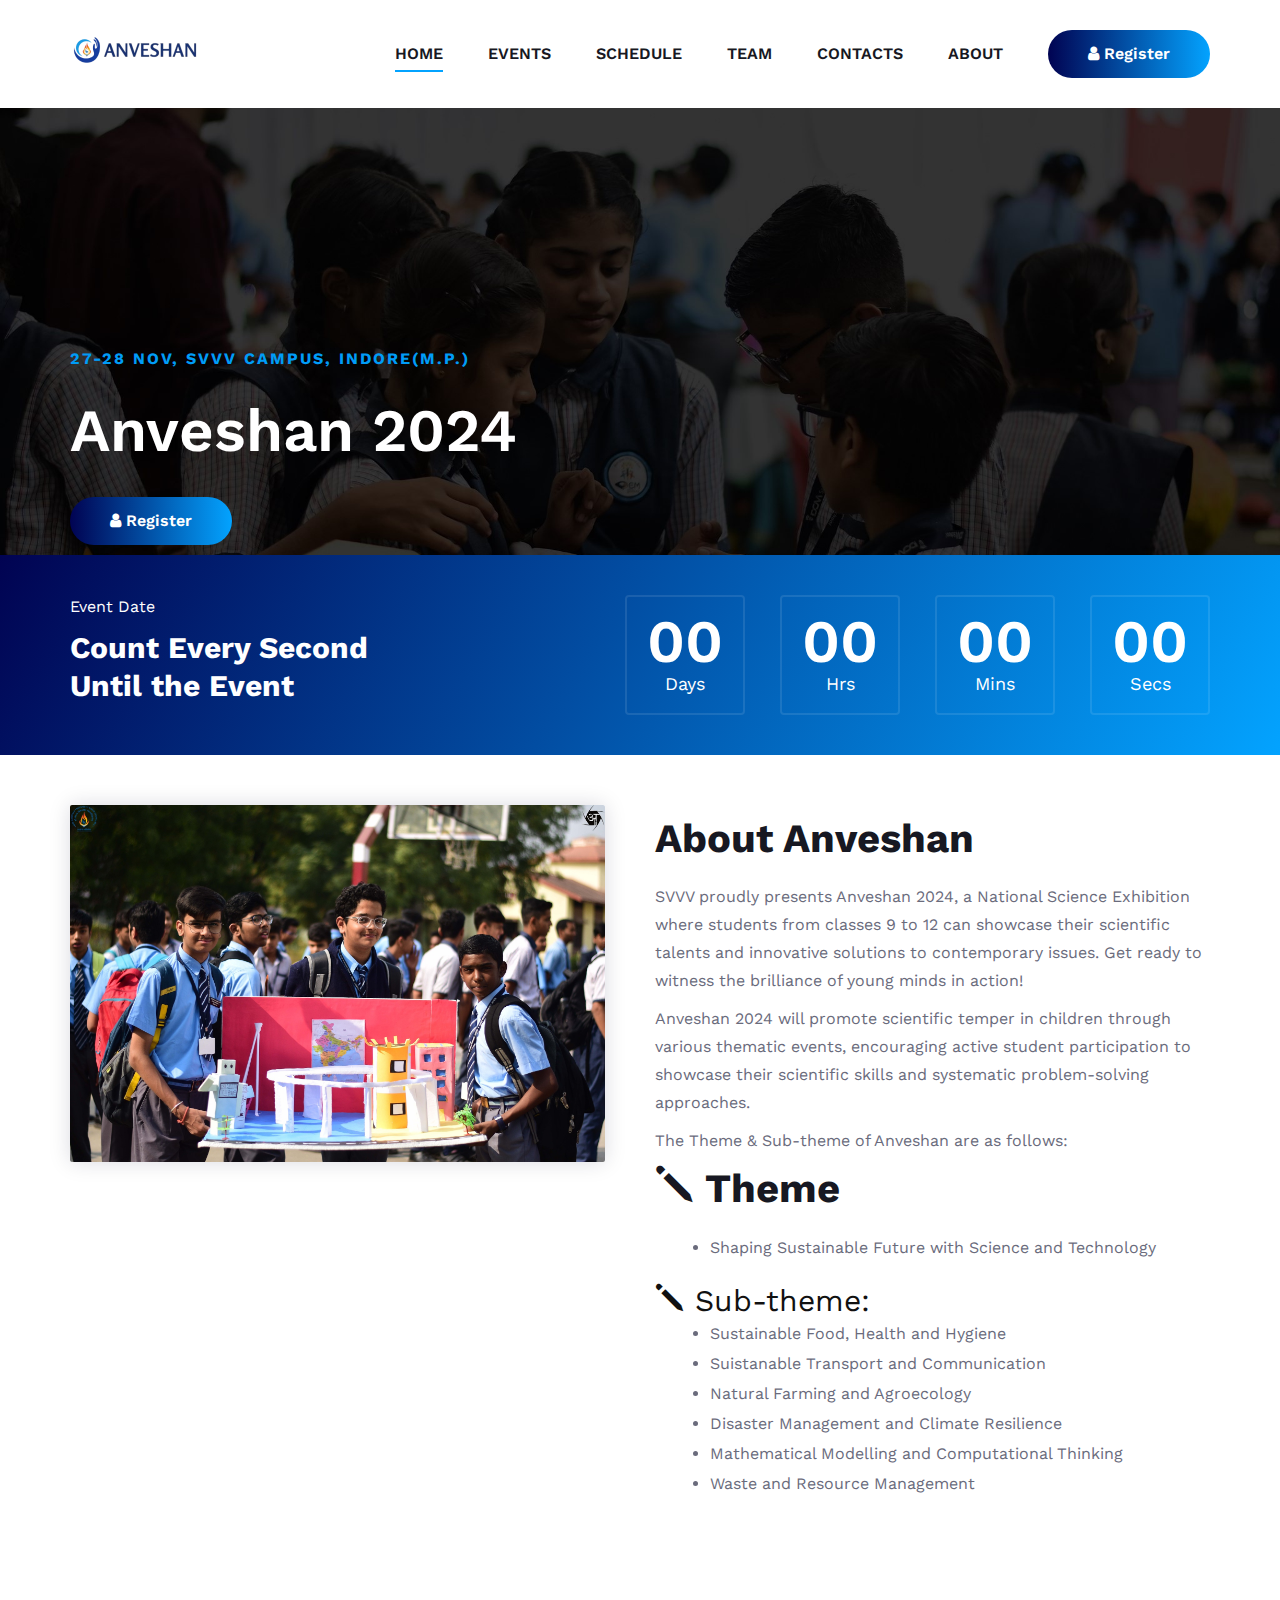
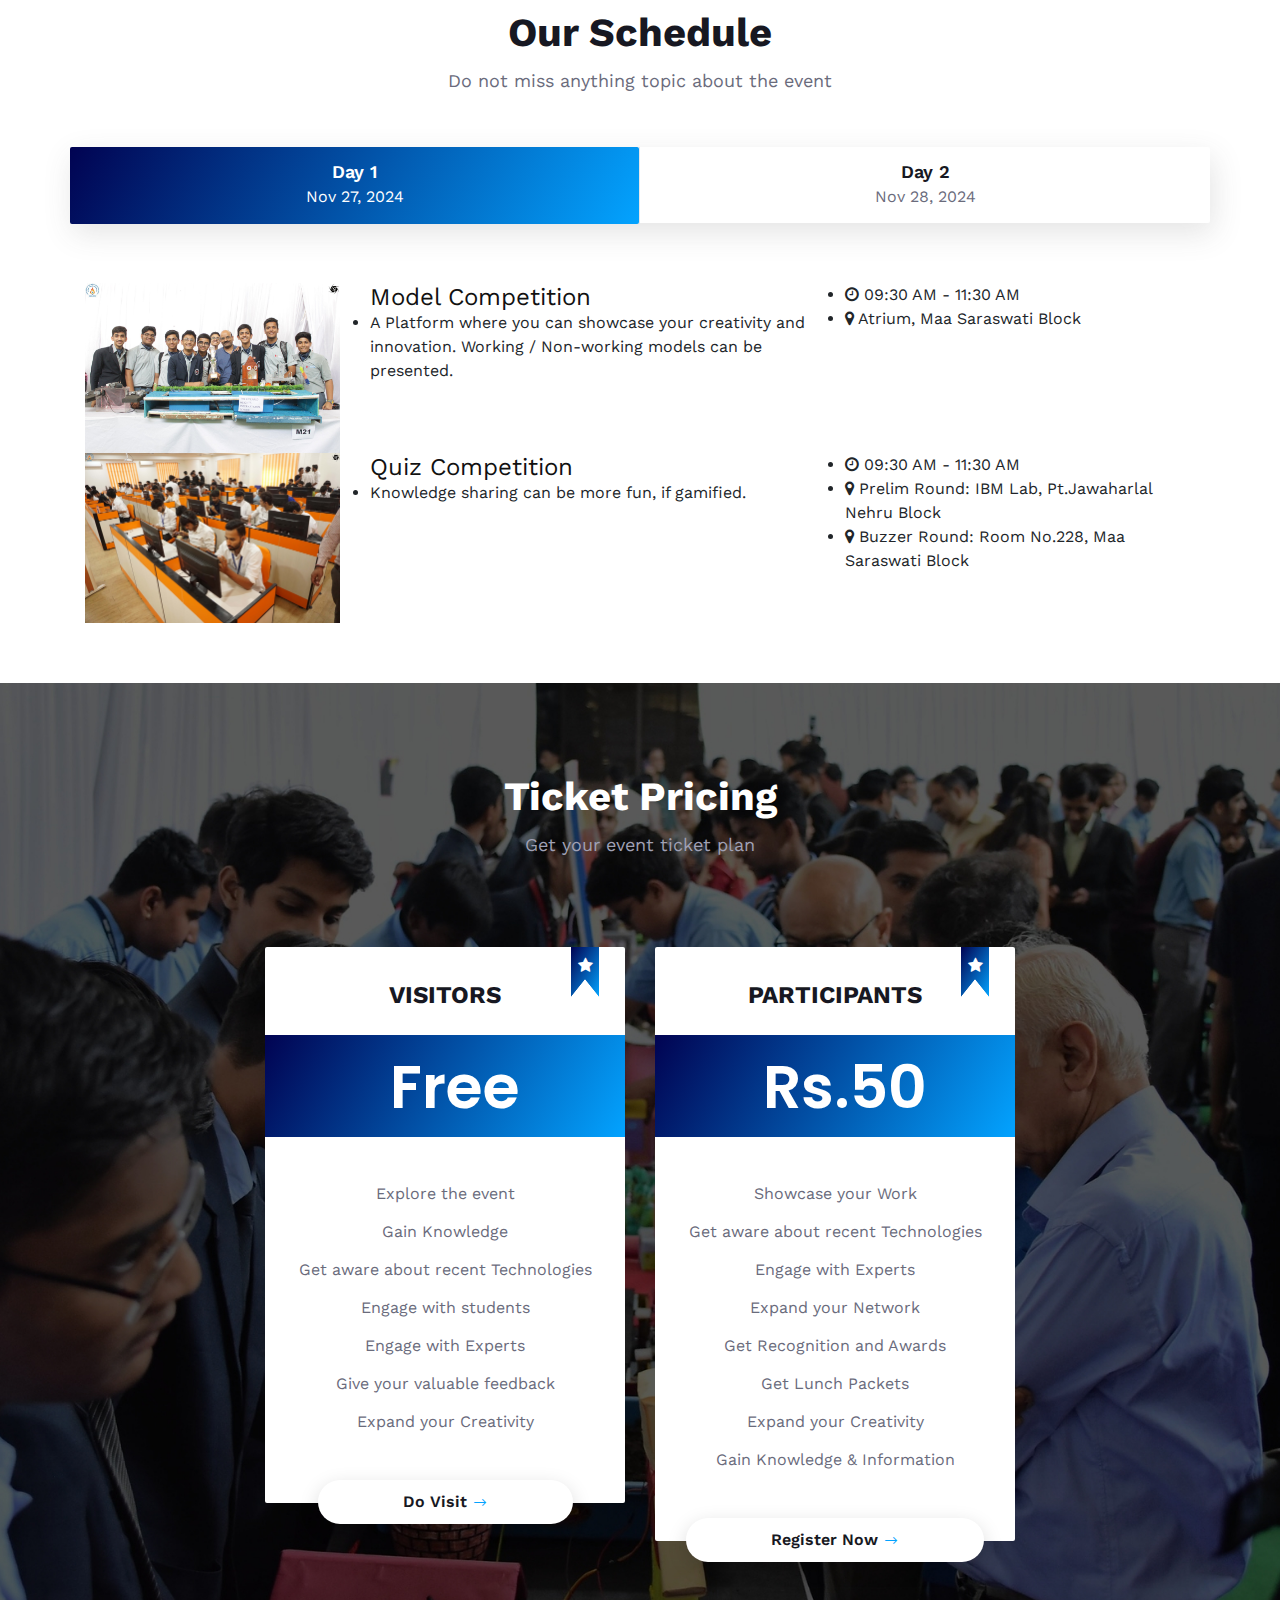
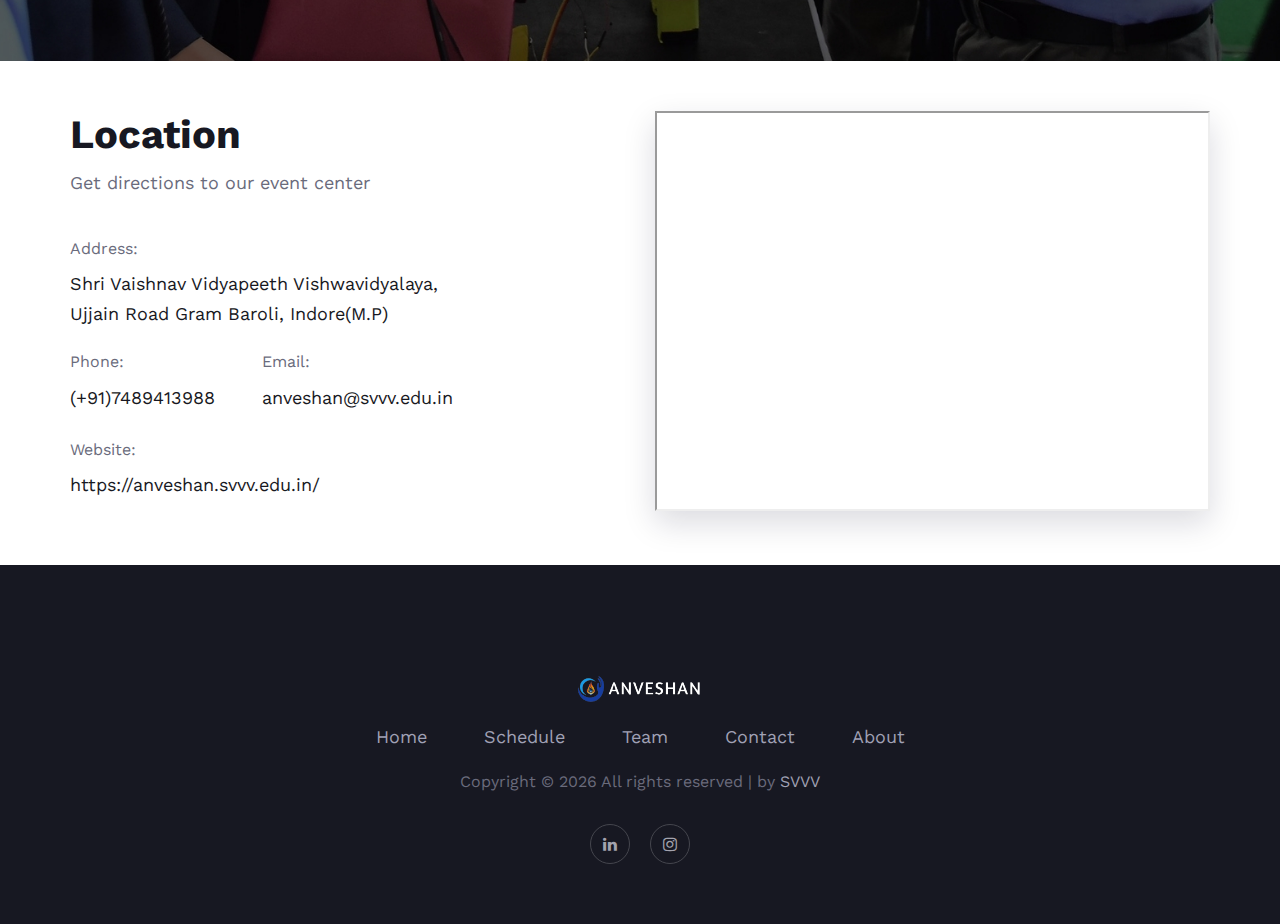
==== index.html @ 4799f532 "commit" ====
<!DOCTYPE html>
<html lang="zxx">

<head>
    <meta charset="UTF-8">
    <meta name="description" content="Anveshan 2024">
    <meta name="keywords" content="Manup, unica, creative, html">
    <meta name="viewport" content="width=device-width, initial-scale=1.0">
    <meta http-equiv="X-UA-Compatible" content="ie=edge">
    <title>Anveshan 2024</title>
    <!-- Google FontK -->
    <link href="https://fonts.googleapis.com/css?family=Work+Sans:400,500,600,700,800,900&display=swap"
        rel="stylesheet">
    <link href="https://fonts.googleapis.com/css?family=Poppins:400,500,600,700&display=swap" rel="stylesheet">


    <!-- Css Styles -->
    <link rel="stylesheet" href="css/bootstrap.min.css" type="text/css">
    <link rel="stylesheet" href="css/font-awesome.min.css" type="text/css">
    <link rel="stylesheet" href="css/elegant-icons.css" type="text/css">
    <link rel="stylesheet" href="css/owl.carousel.min.css" type="text/css">
    <link rel="stylesheet" href="css/magnific-popup.css" type="text/css">
    <link rel="stylesheet" href="css/slicknav.min.css" type="text/css">
    <link rel="stylesheet" href="css/style.css" type="text/css">
</head>

<body>
    <!-- Page Preloder -->
    <div id="preloder">
        <div class="loader"></div>
    </div>

    <!-- Header Section Begin -->
    <header class="header-section">
        <div class="container">
            <div class="logo">
                <a href="./index.html" title="Home">
                    <img src="img/logo.png" alt="">
                </a>
            </div>
            <div class="nav-menu">
                <nav class="mainmenu mobile-menu">
                    <ul>
                        <li class="active"><a href="./index.html">Home</a></li>
                        
                        <li><a href="#">Events</a>
                            <ul class="dropdown">
                                <li><a href="./Model.html">Model Exhibition</a></li>
                                <li><a href="./Quiz.html">Quiz Competition </a></li>
                                <li><a href="./Idea.html">Idea Presentation</a></li>
                                <li><a href="./Poster.html">Poster Competition</a></li>
                                </a></li>
                            </ul>
                        </li>
                        <li><a href="./schedule.html">Schedule</a></li>
                        <li><a href="./team.html">Team</a></li>
                        <li><a href="./contact.html">Contacts</a></li>
                        <li><a href="./about-us.html">About</a></li>
                    </ul>
                </nav>
                <a href="https://forms.gle/XYbyy2gJ7svrUrSN7"
                    class="primary-btn top-btn"><i class="fa fa-user"></i> Register</a>
            </div>
            <div id="mobile-menu-wrap"></div>
        </div>
    </header>
    <!-- Header End -->

    <!-- Hero Section Begin -->
    <section class="hero-section set-bg" data-setbg="img/anveshan2.jpg">
            <div class="container">
            <div class="row">
                <div class="col-lg-7">
                    <div class="hero-text">
                        <span>27-28 Nov, SVVV Campus, Indore(M.P.)</span>
                        <h2>Anveshan 2024</h2>
                        <a href="https://forms.gle/XYbyy2gJ7svrUrSN7"
                            class="primary-btn"><i class="fa fa-user"></i> Register</a>

                    </div>
                </div>
            </div>
            </div>   
    </section>
    <!-- Hero Section End -->

    <!-- Counter Section Begin -->
    <section class="counter-section bg-gradient">
        <div class="container">
            <div class="row">
                <div class="col-lg-4">
                    <div class="counter-text">
                        <span>Event Date</span>
                        <h3>Count Every Second <br />Until the Event</h3>
                    </div>
                </div>
                <div class="col-lg-8">
                    <div class="cd-timer" id="countdown">
                        <div class="cd-item">
                            <span>15</span>
                            <p>Days</p>
                        </div>
                        <div class="cd-item">
                            <span>8</span>
                            <p>Hours</p>
                        </div>
                        <div class="cd-item">
                            <span>55</span>
                            <p>Minutes</p>
                        </div>
                        <div class="cd-item">
                            <span>50</span>
                            <p>Seconds</p>
                        </div>
                    </div>
                </div>
            </div>
        </div>
    </section>
    <!-- Counter Section End -->

    <!-- Home About Section Begin -->
    <section class="home-about-section spad">
        <div class="container">
            <div class="row">
                <div class="col-lg-6">
                    <div class="ha-pic">
                        <img src="img/anveshan.jpg" alt="">
                    </div>
                </div>
                <div class="col-lg-6">
                    <div class="ha-text">
                        <h2>About Anveshan</h2>
                        <p>SVVV proudly presents Anveshan 2024, a National Science Exhibition where students from classes 9 to 12 can showcase their scientific talents and innovative solutions to contemporary issues. Get ready to witness the brilliance of young minds in action!</p>
                        <p>Anveshan 2024 will promote scientific temper in children through various thematic events, encouraging active student participation to showcase their scientific skills and systematic problem-solving approaches.</p>
                        <p>The Theme & Sub-theme of Anveshan are as follows:</p>
                        <h2><span class="icon_pencil"></span> Theme </h2>
                        <p class="f-para"></p>
                        <ul>
                            <li>Shaping Sustainable Future with Science and Technology</li>
                        </ul>
                        <h3><span class="icon_pencil"></span> Sub-theme: </h3>
                        <ul>
                            <li> Sustainable Food, Health and Hygiene</li>
                            <li> Suistanable Transport and Communication</li>
                            <li> Natural Farming and Agroecology</li>
                            <li> Disaster Management and Climate Resilience</li>
                            <li>Mathematical Modelling and Computational Thinking</li>
                            <li>Waste and Resource Management</li>
                        </ul>
                    </div>
                </div>
            </div>
        </div>
    </section>
  
    <section class="schedule-section spad">
        <div class="container">
            <div class="row">
                <div class="col-lg-12">
                    <div class="section-title">
                        <h2>Our Schedule</h2>

                        <p>Do not miss anything topic about the event</p>
                    </div>
                </div>
            </div>
            <div class="row">
                <div class="col-lg-12">
                    <div class="schedule-tab">

                        <ul class="nav nav-tabs" role="tablist" aria-label="Event Schedule Tabs">

                            <li class="nav-item" role="presentation">
                                <a class="nav-link active" data-toggle="tab" href="#tabs-1" role="tab" aria-selected="true">
                                    <h5>Day 1</h5>
                                    <p>Nov 27, 2024</p>
                                </a>
                            </li>
                            <li class="nav-item" role="presentation">
                                <a class="nav-link" data-toggle="tab" href="#tabs-2" role="tab" aria-selected="false">
                                    <h5>Day 2</h5>
                                    <p>Nov 28, 2024</p>
                                </a>
                            </li>

                        </ul><!-- Tab panes -->
                    </div>
                    <div class="tab-content">
                        <div class="tab-pane active" id="tabs-1" role="tabpanel">
                            <div class="st-content">
                                <div class="container">
                                    <div class="row">
                                        <div class="col-lg-3">
                                            <div class="sc-pic">
                                                <img src="img/anve3.jpg" class="img-padding-bottom" alt="">
                                            </div>
                                        </div>
                                        <div class="col-lg-5">
                                            <div class="sc-text">
                                                <h4>Model Competition</h4>
                                                <ul>
                                                    <li>A Platform where you can showcase your creativity and
                                                        innovation.
                                                        Working / Non-working models can be presented.
                                                    </li>
                                                </ul>
                                            </div>
                                        </div>
                                        <div class="col-lg-4">
                                            <ul class="sc-widget">
                                                <li><i class="fa fa-clock-o"></i> 09:30 AM - 11:30 AM</li>
                                                <li><i class="fa fa-map-marker"></i> Atrium, Maa Saraswati Block
                                                </li>
                                            </ul>
                                        </div>
                                    </div>
                                </div>
                            </div>
                            <div class="st-content">
                                <div class="container">
                                    <div class="row">
                                        <div class="col-lg-3">
                                            <div class="sc-pic">
                                                <img src="img/anve2.jpg" class="img-padding-top" alt="">
                                            </div>
                                        </div>
                                        <div class="col-lg-5">
                                            <div class="sc-text">
                                                <h4>Quiz Competition</h4>
                                                <ul>
                                                    <li>Knowledge sharing can be more fun, if gamified.
                                                    </li>
                                                </ul>
                                            </div>
                                        </div>
                                        <div class="col-lg-4">
                                            <ul class="sc-widget">
                                                <li><i class="fa fa-clock-o"></i> 09:30 AM - 11:30 AM</li>
                                                <li><i class="fa fa-map-marker"></i> Prelim Round: IBM Lab, Pt.Jawaharlal Nehru Block
                                                </li>
                                                <li><i class="fa fa-map-marker"></i> Buzzer Round: Room No.228, Maa Saraswati Block
                                                </li>
                                            </ul>
                                        </div>
                                    </div>
                                </div>
                            </div>
                        </div>
                        <div class="tab-pane" id="tabs-2" role="tabpanel">
                            <div class="st-content">
                                <div class="container">
                                    <div class="row">
                                        <div class="col-lg-3">
                                            <div class="sc-pic">
                                                <img src="img/anve5.jpg" class="img-padding-bottom" alt="">
                                            </div>
                                        </div>
                                        <div class="col-lg-5">
                                            <div class="sc-text">
                                                <h4>Idea Presentation</h4>
                                                <ul>
                                                    <li>Great ideas emerge into great reality.</li>

                                                </ul>
                                            </div>
                                        </div>
                                        <div class="col-lg-4">
                                            <ul class="sc-widget">
                                                <li><i class="fa fa-clock-o"></i> 09:30 AM - 11:30 AM</li>
                                                <li><i class="fa fa-map-marker"></i> Bosch Lab and Room no. 307, J C Bose(Electrical) Block
                                                </li>
                                            </ul>
                                        </div>
                                    </div>
                                </div>
                            </div>
                            <div class="st-content">
                                <div class="container">
                                    <div class="row">
                                        <div class="col-lg-3">
                                            <div class="sc-pic">
                                                <img src="img/anve6.jpg" class="img-padding-top" alt="">
                                            </div>
                                        </div>
                                        <div class="col-lg-5">
                                            <div class="sc-text">
                                                <h4>Poster Competition</h4>
                                                <ul>
                                                    <li>Chart, graph and text are at their best, when club together.
                                                    </li>
                                                </ul>
                                            </div>
                                        </div>
                                        <div class="col-lg-4">
                                            <ul class="sc-widget">
                                                <li><i class="fa fa-clock-o"></i> 09:30 AM - 11:30 AM</li>
                                                <li><i class="fa fa-map-marker"></i> Lobby, APJ Abdul Kalam Block
                                                </li>
                                            </ul>
                                        </div>
                                    </div>
                                </div>
                            </div>
                        </div>
                    </div>
                </div>
            </div>
        </div>
        </div>
    </section>
    
    <section class="pricing-section set-bg spad" data-setbg="img/pricing-bg.jpg">
        <div class="container">
            <div class="row">
                <div class="col-lg-12">
                    <div class="section-title">
                        <h2>Ticket Pricing</h2>
                        <p>Get your event ticket plan</p>
                    </div>
                </div>
            </div>
            <div class="row justify-content-center">

                <div class="col-lg-4 col-md-8">
                    <div class="price-item top-rated">
                        <div class="tr-tag">
                            <i class="fa fa-star"></i>
                        </div>
                        <h4>Visitors</h4>
                        <div class="pi-price">
                            <h2><span></span>Free</h2>
                        </div>
                        <ul>
                            <li>Explore the event</li>
                            <li>Gain Knowledge</li>
                            <li>Get aware about recent Technologies</li>
                            <li>Engage with students</li>
                            <li>Engage with Experts</li>
                            <li>Give your valuable feedback</li>
                            <li>Expand your Creativity</li>
                        </ul>
                        <a href="./contact.html" class="price-btn"> Do Visit <span class="arrow_right"></span></a>
                    </div>
                </div>
                <div class="col-lg-4 col-md-8">
                    <div class="price-item top-rated">
                        <div class="tr-tag">
                            <i class="fa fa-star"></i>
                        </div>
                        <h4>Participants</h4>
                        <div class="pi-price">
                            <h2><span></span>Rs.50</h2>
                        </div>
                        <ul>
                            <li>Showcase your Work</li>
                            <li>Get aware about recent Technologies</li>
                            <li>Engage with Experts</li>
                            <li>Expand your Network</li>
                            <li>Get Recognition and Awards</li>
                            <li>Get Lunch Packets</li>
                            <li>Expand your Creativity</li>
                            <li>Gain Knowledge & Information</li>
                        </ul>
                        <a href="https://forms.gle/XYbyy2gJ7svrUrSN7" class="price-btn"> Register Now <span class="arrow_right"></span></a>

                    </div>
                </div>
            </div>
        </div>
    </section>
    
    <section class="contact-section spad">
        <div class="container">
            <div class="row">
                <div class="col-lg-6">
                    <div class="section-title">
                        <h2>Location</h2>
                        <p>Get directions to our event center</p>
                    </div>
                    <div class="cs-text">
                        <div class="ct-address">
                            <span>Address:</span>
                            <p>Shri Vaishnav Vidyapeeth Vishwavidyalaya,</br> Ujjain Road Gram Baroli, Indore(M.P)</p>
                        </div>
                        <ul>
                            <li>
                                <span>Phone:</span>
                                (+91)7489413988
                            </li>
                            <li>
                                <span>Email:</span>
                                anveshan@svvv.edu.in
                            </li>
                        </ul>
                        <div class="ct-links">
                            <span>Website:</span>
                            <p>https://anveshan.svvv.edu.in/</p>
                        </div>
                    </div>
                </div>
                <div class="col-lg-6">
                    <div class="cs-map">
                        <iframe
                            src="https://www.google.com/maps/embed?pb=!1m18!1m12!1m3!1d7636.289560517481!2d75.84701242469451!3d22.82311633449607!2m3!1f0!2f0!3f0!3m2!1i1024!2i768!4f13.1!3m3!1m2!1s0x3963039c587a8091%3A0x206d00d7a5e4afb3!2sShri%20Vaishnav%20Vidyapeeth%20Vishwavidyalaya!5e0!3m2!1sen!2sin!4v1699384032495!5m2!1sen!2sin"
                            height="400" class="iframe-style" title="Shri Vaishnav Vidyapeeth Vishwavidyalaya Location" allowfullscreen=""></iframe>
                    </div>
                </div>
            </div>
        </div>
    </section>
    
    <footer class="footer-section">
        <div class="container">
            <div class="row">
                <div class="col-lg-12">
                    <div class="footer-text">
                        <div class="ft-logo">
                            <a href="#" class="footer-logo" title="Footer Logo"><img src="img/footer-logo.png" alt=""></a>
                        </div>
                        <ul>
                            <li><a href="index.html">Home</a></li>
                            <li><a href="./schedule.html">Schedule</a></li>
                            <li><a href="./team.html">Team</a></li>
                            <li><a href="./contact.html">Contact</a></li>
                            <li><a href="./about-us.html">About</a></li>
                            
                        </ul>
                        <div class="copyright-text">
                            <p>
                                Copyright &copy;
                                <script>document.write(new Date().getFullYear());</script> All rights reserved | by <a
                                    href="https://www.svvv.edu.in/" target="_blank" rel="noopener">SVVV</a>
                            </p>
                        </div>
                        <div class="ft-social">
                            <a href="https://www.linkedin.com/in/anveshan-svvv/" title="LinkedIn Profile"><i class="fa fa-linkedin"></i></a>
                            <a href="https://instagram.com/anveshan_svvv?igshid=MXBxNm1uYnFxcXJ4eg==" title="Instagram Profile"><i
                                    class="fa fa-instagram"></i></a>
                            
                        </div>
                    </div>
                </div>
            </div>
        </div>
    </footer>
    <!-- Footer Section End -->

    <!-- Js Plugins -->
    <script src="js/jquery-3.3.1.min.js"></script>
    <script src="js/bootstrap.min.js"></script>
    <script src="js/jquery.magnific-popup.min.js"></script>
    <script src="js/jquery.countdown.min.js"></script>
    <script src="js/jquery.slicknav.js"></script>
    <script src="js/owl.carousel.min.js"></script>
    <script src="js/main.js"></script>
</body>

</html>
---- css/elegant-icons.css ----
@font-face {
	font-family: 'ElegantIcons';
	src:url('../fonts/ElegantIcons.eot');
	src:url('../fonts/ElegantIcons.eot?#iefix') format('embedded-opentype'),
		url('../fonts/ElegantIcons.woff') format('woff'),
		url('../fonts/ElegantIcons.ttf') format('truetype'),
		url('../fonts/ElegantIcons.svg#ElegantIcons') format('svg');
	font-weight: normal;
	font-style: normal;
}

[data-icon]:before {
	font-family: 'ElegantIcons';
	content: attr(data-icon);
	font-weight: normal;
	font-variant: normal;
	text-transform: none;
	line-height: 1;
	-webkit-font-smoothing: antialiased;
	-moz-osx-font-smoothing: grayscale;
}

.arrow_up, .arrow_down, .arrow_left, .arrow_right, .arrow_left-up, .arrow_right-up, .arrow_right-down, .arrow_left-down, .arrow-up-down, .arrow_up-down_alt, .arrow_left-right_alt, .arrow_left-right, .arrow_expand_alt2, .arrow_expand_alt, .arrow_condense, .arrow_expand, .arrow_move, .arrow_carrot-up, .arrow_carrot-down, .arrow_carrot-left, .arrow_carrot-right, .arrow_carrot-2up, .arrow_carrot-2down, .arrow_carrot-2left, .arrow_carrot-2right, .arrow_carrot-up_alt2, .arrow_carrot-down_alt2, .arrow_carrot-left_alt2, .arrow_carrot-right_alt2, .arrow_carrot-2up_alt2, .arrow_carrot-2down_alt2, .arrow_carrot-2left_alt2, .arrow_carrot-2right_alt2, .arrow_triangle-up, .arrow_triangle-down, .arrow_triangle-left, .arrow_triangle-right, .arrow_triangle-up_alt2, .arrow_triangle-down_alt2, .arrow_triangle-left_alt2, .arrow_triangle-right_alt2, .arrow_back, .icon_minus-06, .icon_plus, .icon_close, .icon_check, .icon_minus_alt2, .icon_plus_alt2, .icon_close_alt2, .icon_check_alt2, .icon_zoom-out_alt, .icon_zoom-in_alt, .icon_search, .icon_box-empty, .icon_box-selected, .icon_minus-box, .icon_plus-box, .icon_box-checked, .icon_circle-empty, .icon_circle-slelected, .icon_stop_alt2, .icon_stop, .icon_pause_alt2, .icon_pause, .icon_menu, .icon_menu-square_alt2, .icon_menu-circle_alt2, .icon_ul, .icon_ol, .icon_adjust-horiz, .icon_adjust-vert, .icon_document_alt, .icon_documents_alt, .icon_pencil, .icon_pencil-edit_alt, .icon_pencil-edit, .icon_folder-alt, .icon_folder-open_alt, .icon_folder-add_alt, .icon_info_alt, .icon_error-oct_alt, .icon_error-circle_alt, .icon_error-triangle_alt, .icon_question_alt2, .icon_question, .icon_comment_alt, .icon_chat_alt, .icon_vol-mute_alt, .icon_volume-low_alt, .icon_volume-high_alt, .icon_quotations, .icon_quotations_alt2, .icon_clock_alt, .icon_lock_alt, .icon_lock-open_alt, .icon_key_alt, .icon_cloud_alt, .icon_cloud-upload_alt, .icon_cloud-download_alt, .icon_image, .icon_images, .icon_lightbulb_alt, .icon_gift_alt, .icon_house_alt, .icon_genius, .icon_mobile, .icon_tablet, .icon_laptop, .icon_desktop, .icon_camera_alt, .icon_mail_alt, .icon_cone_alt, .icon_ribbon_alt, .icon_bag_alt, .icon_creditcard, .icon_cart_alt, .icon_paperclip, .icon_tag_alt, .icon_tags_alt, .icon_trash_alt, .icon_cursor_alt, .icon_mic_alt, .icon_compass_alt, .icon_pin_alt, .icon_pushpin_alt, .icon_map_alt, .icon_drawer_alt, .icon_toolbox_alt, .icon_book_alt, .icon_calendar, .icon_film, .icon_table, .icon_contacts_alt, .icon_headphones, .icon_lifesaver, .icon_piechart, .icon_refresh, .icon_link_alt, .icon_link, .icon_loading, .icon_blocked, .icon_archive_alt, .icon_heart_alt, .icon_star_alt, .icon_star-half_alt, .icon_star, .icon_star-half, .icon_tools, .icon_tool, .icon_cog, .icon_cogs, .arrow_up_alt, .arrow_down_alt, .arrow_left_alt, .arrow_right_alt, .arrow_left-up_alt, .arrow_right-up_alt, .arrow_right-down_alt, .arrow_left-down_alt, .arrow_condense_alt, .arrow_expand_alt3, .arrow_carrot_up_alt, .arrow_carrot-down_alt, .arrow_carrot-left_alt, .arrow_carrot-right_alt, .arrow_carrot-2up_alt, .arrow_carrot-2dwnn_alt, .arrow_carrot-2left_alt, .arrow_carrot-2right_alt, .arrow_triangle-up_alt, .arrow_triangle-down_alt, .arrow_triangle-left_alt, .arrow_triangle-right_alt, .icon_minus_alt, .icon_plus_alt, .icon_close_alt, .icon_check_alt, .icon_zoom-out, .icon_zoom-in, .icon_stop_alt, .icon_menu-square_alt, .icon_menu-circle_alt, .icon_document, .icon_documents, .icon_pencil_alt, .icon_folder, .icon_folder-open, .icon_folder-add, .icon_folder_upload, .icon_folder_download, .icon_info, .icon_error-circle, .icon_error-oct, .icon_error-triangle, .icon_question_alt, .icon_comment, .icon_chat, .icon_vol-mute, .icon_volume-low, .icon_volume-high, .icon_quotations_alt, .icon_clock, .icon_lock, .icon_lock-open, .icon_key, .icon_cloud, .icon_cloud-upload, .icon_cloud-download, .icon_lightbulb, .icon_gift, .icon_house, .icon_camera, .icon_mail, .icon_cone, .icon_ribbon, .icon_bag, .icon_cart, .icon_tag, .icon_tags, .icon_trash, .icon_cursor, .icon_mic, .icon_compass, .icon_pin, .icon_pushpin, .icon_map, .icon_drawer, .icon_toolbox, .icon_book, .icon_contacts, .icon_archive, .icon_heart, .icon_profile, .icon_group, .icon_grid-2x2, .icon_grid-3x3, .icon_music, .icon_pause_alt, .icon_phone, .icon_upload, .icon_download, .social_facebook, .social_twitter, .social_pinterest, .social_googleplus, .social_tumblr, .social_tumbleupon, .social_wordpress, .social_instagram, .social_dribbble, .social_vimeo, .social_linkedin, .social_rss, .social_deviantart, .social_share, .social_myspace, .social_skype, .social_youtube, .social_picassa, .social_googledrive, .social_flickr, .social_blogger, .social_spotify, .social_delicious, .social_facebook_circle, .social_twitter_circle, .social_pinterest_circle, .social_googleplus_circle, .social_tumblr_circle, .social_stumbleupon_circle, .social_wordpress_circle, .social_instagram_circle, .social_dribbble_circle, .social_vimeo_circle, .social_linkedin_circle, .social_rss_circle, .social_deviantart_circle, .social_share_circle, .social_myspace_circle, .social_skype_circle, .social_youtube_circle, .social_picassa_circle, .social_googledrive_alt2, .social_flickr_circle, .social_blogger_circle, .social_spotify_circle, .social_delicious_circle, .social_facebook_square, .social_twitter_square, .social_pinterest_square, .social_googleplus_square, .social_tumblr_square, .social_stumbleupon_square, .social_wordpress_square, .social_instagram_square, .social_dribbble_square, .social_vimeo_square, .social_linkedin_square, .social_rss_square, .social_deviantart_square, .social_share_square, .social_myspace_square, .social_skype_square, .social_youtube_square, .social_picassa_square, .social_googledrive_square, .social_flickr_square, .social_blogger_square, .social_spotify_square, .social_delicious_square, .icon_printer, .icon_calulator, .icon_building, .icon_floppy, .icon_drive, .icon_search-2, .icon_id, .icon_id-2, .icon_puzzle, .icon_like, .icon_dislike, .icon_mug, .icon_currency, .icon_wallet, .icon_pens, .icon_easel, .icon_flowchart, .icon_datareport, .icon_briefcase, .icon_shield, .icon_percent, .icon_globe, .icon_globe-2, .icon_target, .icon_hourglass, .icon_balance, .icon_rook, .icon_printer-alt, .icon_calculator_alt, .icon_building_alt, .icon_floppy_alt, .icon_drive_alt, .icon_search_alt, .icon_id_alt, .icon_id-2_alt, .icon_puzzle_alt, .icon_like_alt, .icon_dislike_alt, .icon_mug_alt, .icon_currency_alt, .icon_wallet_alt, .icon_pens_alt, .icon_easel_alt, .icon_flowchart_alt, .icon_datareport_alt, .icon_briefcase_alt, .icon_shield_alt, .icon_percent_alt, .icon_globe_alt, .icon_clipboard {
	font-family: 'ElegantIcons';
	font-style: normal;
	font-weight: normal;
	font-variant: normal;
	text-transform: none;
	line-height: 1;
	-webkit-font-smoothing: antialiased;
}
.arrow_up:before {
	content: "\21";
}
.arrow_down:before {
	content: "\22";
}
.arrow_left:before {
	content: "\23";
}
.arrow_right:before {
	content: "\24";
}
.arrow_left-up:before {
	content: "\25";
}
.arrow_right-up:before {
	content: "\26";
}
.arrow_right-down:before {
	content: "\27";
}
.arrow_left-down:before {
	content: "\28";
}
.arrow-up-down:before {
	content: "\29";
}
.arrow_up-down_alt:before {
	content: "\2a";
}
.arrow_left-right_alt:before {
	content: "\2b";
}
.arrow_left-right:before {
	content: "\2c";
}
.arrow_expand_alt2:before {
	content: "\2d";
}
.arrow_expand_alt:before {
	content: "\2e";
}
.arrow_condense:before {
	content: "\2f";
}
.arrow_expand:before {
	content: "\30";
}
.arrow_move:before {
	content: "\31";
}
.arrow_carrot-up:before {
	content: "\32";
}
.arrow_carrot-down:before {
	content: "\33";
}
.arrow_carrot-left:before {
	content: "\34";
}
.arrow_carrot-right:before {
	content: "\35";
}
.arrow_carrot-2up:before {
	content: "\36";
}
.arrow_carrot-2down:before {
	content: "\37";
}
.arrow_carrot-2left:before {
	content: "\38";
}
.arrow_carrot-2right:before {
	content: "\39";
}
.arrow_carrot-up_alt2:before {
	content: "\3a";
}
.arrow_carrot-down_alt2:before {
	content: "\3b";
}
.arrow_carrot-left_alt2:before {
	content: "\3c";
}
.arrow_carrot-right_alt2:before {
	content: "\3d";
}
.arrow_carrot-2up_alt2:before {
	content: "\3e";
}
.arrow_carrot-2down_alt2:before {
	content: "\3f";
}
.arrow_carrot-2left_alt2:before {
	content: "\40";
}
.arrow_carrot-2right_alt2:before {
	content: "\41";
}
.arrow_triangle-up:before {
	content: "\42";
}
.arrow_triangle-down:before {
	content: "\43";
}
.arrow_triangle-left:before {
	content: "\44";
}
.arrow_triangle-right:before {
	content: "\45";
}
.arrow_triangle-up_alt2:before {
	content: "\46";
}
.arrow_triangle-down_alt2:before {
	content: "\47";
}
.arrow_triangle-left_alt2:before {
	content: "\48";
}
.arrow_triangle-right_alt2:before {
	content: "\49";
}
.arrow_back:before {
	content: "\4a";
}
.icon_minus-06:before {
	content: "\4b";
}
.icon_plus:before {
	content: "\4c";
}
.icon_close:before {
	content: "\4d";
}
.icon_check:before {
	content: "\4e";
}
.icon_minus_alt2:before {
	content: "\4f";
}
.icon_plus_alt2:before {
	content: "\50";
}
.icon_close_alt2:before {
	content: "\51";
}
.icon_check_alt2:before {
	content: "\52";
}
.icon_zoom-out_alt:before {
	content: "\53";
}
.icon_zoom-in_alt:before {
	content: "\54";
}
.icon_search:before {
	content: "\55";
}
.icon_box-empty:before {
	content: "\56";
}
.icon_box-selected:before {
	content: "\57";
}
.icon_minus-box:before {
	content: "\58";
}
.icon_plus-box:before {
	content: "\59";
}
.icon_box-checked:before {
	content: "\5a";
}
.icon_circle-empty:before {
	content: "\5b";
}
.icon_circle-slelected:before {
	content: "\5c";
}
.icon_stop_alt2:before {
	content: "\5d";
}
.icon_stop:before {
	content: "\5e";
}
.icon_pause_alt2:before {
	content: "\5f";
}
.icon_pause:before {
	content: "\60";
}
.icon_menu:before {
	content: "\61";
}
.icon_menu-square_alt2:before {
	content: "\62";
}
.icon_menu-circle_alt2:before {
	content: "\63";
}
.icon_ul:before {
	content: "\64";
}
.icon_ol:before {
	content: "\65";
}
.icon_adjust-horiz:before {
	content: "\66";
}
.icon_adjust-vert:before {
	content: "\67";
}
.icon_document_alt:before {
	content: "\68";
}
.icon_documents_alt:before {
	content: "\69";
}
.icon_pencil:before {
	content: "\6a";
}
.icon_pencil-edit_alt:before {
	content: "\6b";
}
.icon_pencil-edit:before {
	content: "\6c";
}
.icon_folder-alt:before {
	content: "\6d";
}
.icon_folder-open_alt:before {
	content: "\6e";
}
.icon_folder-add_alt:before {
	content: "\6f";
}
.icon_info_alt:before {
	content: "\70";
}
.icon_error-oct_alt:before {
	content: "\71";
}
.icon_error-circle_alt:before {
	content: "\72";
}
.icon_error-triangle_alt:before {
	content: "\73";
}
.icon_question_alt2:before {
	content: "\74";
}
.icon_question:before {
	content: "\75";
}
.icon_comment_alt:before {
	content: "\76";
}
.icon_chat_alt:before {
	content: "\77";
}
.icon_vol-mute_alt:before {
	content: "\78";
}
.icon_volume-low_alt:before {
	content: "\79";
}
.icon_volume-high_alt:before {
	content: "\7a";
}
.icon_quotations:before {
	content: "\7b";
}
.icon_quotations_alt2:before {
	content: "\7c";
}
.icon_clock_alt:before {
	content: "\7d";
}
.icon_lock_alt:before {
	content: "\7e";
}
.icon_lock-open_alt:before {
	content: "\e000";
}
.icon_key_alt:before {
	content: "\e001";
}
.icon_cloud_alt:before {
	content: "\e002";
}
.icon_cloud-upload_alt:before {
	content: "\e003";
}
.icon_cloud-download_alt:before {
	content: "\e004";
}
.icon_image:before {
	content: "\e005";
}
.icon_images:before {
	content: "\e006";
}
.icon_lightbulb_alt:before {
	content: "\e007";
}
.icon_gift_alt:before {
	content: "\e008";
}
.icon_house_alt:before {
	content: "\e009";
}
.icon_genius:before {
	content: "\e00a";
}
.icon_mobile:before {
	content: "\e00b";
}
.icon_tablet:before {
	content: "\e00c";
}
.icon_laptop:before {
	content: "\e00d";
}
.icon_desktop:before {
	content: "\e00e";
}
.icon_camera_alt:before {
	content: "\e00f";
}
.icon_mail_alt:before {
	content: "\e010";
}
.icon_cone_alt:before {
	content: "\e011";
}
.icon_ribbon_alt:before {
	content: "\e012";
}
.icon_bag_alt:before {
	content: "\e013";
}
.icon_creditcard:before {
	content: "\e014";
}
.icon_cart_alt:before {
	content: "\e015";
}
.icon_paperclip:before {
	content: "\e016";
}
.icon_tag_alt:before {
	content: "\e017";
}
.icon_tags_alt:before {
	content: "\e018";
}
.icon_trash_alt:before {
	content: "\e019";
}
.icon_cursor_alt:before {
	content: "\e01a";
}
.icon_mic_alt:before {
	content: "\e01b";
}
.icon_compass_alt:before {
	content: "\e01c";
}
.icon_pin_alt:before {
	content: "\e01d";
}
.icon_pushpin_alt:before {
	content: "\e01e";
}
.icon_map_alt:before {
	content: "\e01f";
}
.icon_drawer_alt:before {
	content: "\e020";
}
.icon_toolbox_alt:before {
	content: "\e021";
}
.icon_book_alt:before {
	content: "\e022";
}
.icon_calendar:before {
	content: "\e023";
}
.icon_film:before {
	content: "\e024";
}
.icon_table:before {
	content: "\e025";
}
.icon_contacts_alt:before {
	content: "\e026";
}
.icon_headphones:before {
	content: "\e027";
}
.icon_lifesaver:before {
	content: "\e028";
}
.icon_piechart:before {
	content: "\e029";
}
.icon_refresh:before {
	content: "\e02a";
}
.icon_link_alt:before {
	content: "\e02b";
}
.icon_link:before {
	content: "\e02c";
}
.icon_loading:before {
	content: "\e02d";
}
.icon_blocked:before {
	content: "\e02e";
}
.icon_archive_alt:before {
	content: "\e02f";
}
.icon_heart_alt:before {
	content: "\e030";
}
.icon_star_alt:before {
	content: "\e031";
}
.icon_star-half_alt:before {
	content: "\e032";
}
.icon_star:before {
	content: "\e033";
}
.icon_star-half:before {
	content: "\e034";
}
.icon_tools:before {
	content: "\e035";
}
.icon_tool:before {
	content: "\e036";
}
.icon_cog:before {
	content: "\e037";
}
.icon_cogs:before {
	content: "\e038";
}
.arrow_up_alt:before {
	content: "\e039";
}
.arrow_down_alt:before {
	content: "\e03a";
}
.arrow_left_alt:before {
	content: "\e03b";
}
.arrow_right_alt:before {
	content: "\e03c";
}
.arrow_left-up_alt:before {
	content: "\e03d";
}
.arrow_right-up_alt:before {
	content: "\e03e";
}
.arrow_right-down_alt:before {
	content: "\e03f";
}
.arrow_left-down_alt:before {
	content: "\e040";
}
.arrow_condense_alt:before {
	content: "\e041";
}
.arrow_expand_alt3:before {
	content: "\e042";
}
.arrow_carrot_up_alt:before {
	content: "\e043";
}
.arrow_carrot-down_alt:before {
	content: "\e044";
}
.arrow_carrot-left_alt:before {
	content: "\e045";
}
.arrow_carrot-right_alt:before {
	content: "\e046";
}
.arrow_carrot-2up_alt:before {
	content: "\e047";
}
.arrow_carrot-2dwnn_alt:before {
	content: "\e048";
}
.arrow_carrot-2left_alt:before {
	content: "\e049";
}
.arrow_carrot-2right_alt:before {
	content: "\e04a";
}
.arrow_triangle-up_alt:before {
	content: "\e04b";
}
.arrow_triangle-down_alt:before {
	content: "\e04c";
}
.arrow_triangle-left_alt:before {
	content: "\e04d";
}
.arrow_triangle-right_alt:before {
	content: "\e04e";
}
.icon_minus_alt:before {
	content: "\e04f";
}
.icon_plus_alt:before {
	content: "\e050";
}
.icon_close_alt:before {
	content: "\e051";
}
.icon_check_alt:before {
	content: "\e052";
}
.icon_zoom-out:before {
	content: "\e053";
}
.icon_zoom-in:before {
	content: "\e054";
}
.icon_stop_alt:before {
	content: "\e055";
}
.icon_menu-square_alt:before {
	content: "\e056";
}
.icon_menu-circle_alt:before {
	content: "\e057";
}
.icon_document:before {
	content: "\e058";
}
.icon_documents:before {
	content: "\e059";
}
.icon_pencil_alt:before {
	content: "\e05a";
}
.icon_folder:before {
	content: "\e05b";
}
.icon_folder-open:before {
	content: "\e05c";
}
.icon_folder-add:before {
	content: "\e05d";
}
.icon_folder_upload:before {
	content: "\e05e";
}
.icon_folder_download:before {
	content: "\e05f";
}
.icon_info:before {
	content: "\e060";
}
.icon_error-circle:before {
	content: "\e061";
}
.icon_error-oct:before {
	content: "\e062";
}
.icon_error-triangle:before {
	content: "\e063";
}
.icon_question_alt:before {
	content: "\e064";
}
.icon_comment:before {
	content: "\e065";
}
.icon_chat:before {
	content: "\e066";
}
.icon_vol-mute:before {
	content: "\e067";
}
.icon_volume-low:before {
	content: "\e068";
}
.icon_volume-high:before {
	content: "\e069";
}
.icon_quotations_alt:before {
	content: "\e06a";
}
.icon_clock:before {
	content: "\e06b";
}
.icon_lock:before {
	content: "\e06c";
}
.icon_lock-open:before {
	content: "\e06d";
}
.icon_key:before {
	content: "\e06e";
}
.icon_cloud:before {
	content: "\e06f";
}
.icon_cloud-upload:before {
	content: "\e070";
}
.icon_cloud-download:before {
	content: "\e071";
}
.icon_lightbulb:before {
	content: "\e072";
}
.icon_gift:before {
	content: "\e073";
}
.icon_house:before {
	content: "\e074";
}
.icon_camera:before {
	content: "\e075";
}
.icon_mail:before {
	content: "\e076";
}
.icon_cone:before {
	content: "\e077";
}
.icon_ribbon:before {
	content: "\e078";
}
.icon_bag:before {
	content: "\e079";
}
.icon_cart:before {
	content: "\e07a";
}
.icon_tag:before {
	content: "\e07b";
}
.icon_tags:before {
	content: "\e07c";
}
.icon_trash:before {
	content: "\e07d";
}
.icon_cursor:before {
	content: "\e07e";
}
.icon_mic:before {
	content: "\e07f";
}
.icon_compass:before {
	content: "\e080";
}
.icon_pin:before {
	content: "\e081";
}
.icon_pushpin:before {
	content: "\e082";
}
.icon_map:before {
	content: "\e083";
}
.icon_drawer:before {
	content: "\e084";
}
.icon_toolbox:before {
	content: "\e085";
}
.icon_book:before {
	content: "\e086";
}
.icon_contacts:before {
	content: "\e087";
}
.icon_archive:before {
	content: "\e088";
}
.icon_heart:before {
	content: "\e089";
}
.icon_profile:before {
	content: "\e08a";
}
.icon_group:before {
	content: "\e08b";
}
.icon_grid-2x2:before {
	content: "\e08c";
}
.icon_grid-3x3:before {
	content: "\e08d";
}
.icon_music:before {
	content: "\e08e";
}
.icon_pause_alt:before {
	content: "\e08f";
}
.icon_phone:before {
	content: "\e090";
}
.icon_upload:before {
	content: "\e091";
}
.icon_download:before {
	content: "\e092";
}
.social_facebook:before {
	content: "\e093";
}
.social_twitter:before {
	content: "\e094";
}
.social_pinterest:before {
	content: "\e095";
}
.social_googleplus:before {
	content: "\e096";
}
.social_tumblr:before {
	content: "\e097";
}
.social_tumbleupon:before {
	content: "\e098";
}
.social_wordpress:before {
	content: "\e099";
}
.social_instagram:before {
	content: "\e09a";
}
.social_dribbble:before {
	content: "\e09b";
}
.social_vimeo:before {
	content: "\e09c";
}
.social_linkedin:before {
	content: "\e09d";
}
.social_rss:before {
	content: "\e09e";
}
.social_deviantart:before {
	content: "\e09f";
}
.social_share:before {
	content: "\e0a0";
}
.social_myspace:before {
	content: "\e0a1";
}
.social_skype:before {
	content: "\e0a2";
}
.social_youtube:before {
	content: "\e0a3";
}
.social_picassa:before {
	content: "\e0a4";
}
.social_googledrive:before {
	content: "\e0a5";
}
.social_flickr:before {
	content: "\e0a6";
}
.social_blogger:before {
	content: "\e0a7";
}
.social_spotify:before {
	content: "\e0a8";
}
.social_delicious:before {
	content: "\e0a9";
}
.social_facebook_circle:before {
	content: "\e0aa";
}
.social_twitter_circle:before {
	content: "\e0ab";
}
.social_pinterest_circle:before {
	content: "\e0ac";
}
.social_googleplus_circle:before {
	content: "\e0ad";
}
.social_tumblr_circle:before {
	content: "\e0ae";
}
.social_stumbleupon_circle:before {
	content: "\e0af";
}
.social_wordpress_circle:before {
	content: "\e0b0";
}
.social_instagram_circle:before {
	content: "\e0b1";
}
.social_dribbble_circle:before {
	content: "\e0b2";
}
.social_vimeo_circle:before {
	content: "\e0b3";
}
.social_linkedin_circle:before {
	content: "\e0b4";
}
.social_rss_circle:before {
	content: "\e0b5";
}
.social_deviantart_circle:before {
	content: "\e0b6";
}
.social_share_circle:before {
	content: "\e0b7";
}
.social_myspace_circle:before {
	content: "\e0b8";
}
.social_skype_circle:before {
	content: "\e0b9";
}
.social_youtube_circle:before {
	content: "\e0ba";
}
.social_picassa_circle:before {
	content: "\e0bb";
}
.social_googledrive_alt2:before {
	content: "\e0bc";
}
.social_flickr_circle:before {
	content: "\e0bd";
}
.social_blogger_circle:before {
	content: "\e0be";
}
.social_spotify_circle:before {
	content: "\e0bf";
}
.social_delicious_circle:before {
	content: "\e0c0";
}
.social_facebook_square:before {
	content: "\e0c1";
}
.social_twitter_square:before {
	content: "\e0c2";
}
.social_pinterest_square:before {
	content: "\e0c3";
}
.social_googleplus_square:before {
	content: "\e0c4";
}
.social_tumblr_square:before {
	content: "\e0c5";
}
.social_stumbleupon_square:before {
	content: "\e0c6";
}
.social_wordpress_square:before {
	content: "\e0c7";
}
.social_instagram_square:before {
	content: "\e0c8";
}
.social_dribbble_square:before {
	content: "\e0c9";
}
.social_vimeo_square:before {
	content: "\e0ca";
}
.social_linkedin_square:before {
	content: "\e0cb";
}
.social_rss_square:before {
	content: "\e0cc";
}
.social_deviantart_square:before {
	content: "\e0cd";
}
.social_share_square:before {
	content: "\e0ce";
}
.social_myspace_square:before {
	content: "\e0cf";
}
.social_skype_square:before {
	content: "\e0d0";
}
.social_youtube_square:before {
	content: "\e0d1";
}
.social_picassa_square:before {
	content: "\e0d2";
}
.social_googledrive_square:before {
	content: "\e0d3";
}
.social_flickr_square:before {
	content: "\e0d4";
}
.social_blogger_square:before {
	content: "\e0d5";
}
.social_spotify_square:before {
	content: "\e0d6";
}
.social_delicious_square:before {
	content: "\e0d7";
}
.icon_printer:before {
	content: "\e103";
}
.icon_calulator:before {
	content: "\e0ee";
}
.icon_building:before {
	content: "\e0ef";
}
.icon_floppy:before {
	content: "\e0e8";
}
.icon_drive:before {
	content: "\e0ea";
}
.icon_search-2:before {
	content: "\e101";
}
.icon_id:before {
	content: "\e107";
}
.icon_id-2:before {
	content: "\e108";
}
.icon_puzzle:before {
	content: "\e102";
}
.icon_like:before {
	content: "\e106";
}
.icon_dislike:before {
	content: "\e0eb";
}
.icon_mug:before {
	content: "\e105";
}
.icon_currency:before {
	content: "\e0ed";
}
.icon_wallet:before {
	content: "\e100";
}
.icon_pens:before {
	content: "\e104";
}
.icon_easel:before {
	content: "\e0e9";
}
.icon_flowchart:before {
	content: "\e109";
}
.icon_datareport:before {
	content: "\e0ec";
}
.icon_briefcase:before {
	content: "\e0fe";
}
.icon_shield:before {
	content: "\e0f6";
}
.icon_percent:before {
	content: "\e0fb";
}
.icon_globe:before {
	content: "\e0e2";
}
.icon_globe-2:before {
	content: "\e0e3";
}
.icon_target:before {
	content: "\e0f5";
}
.icon_hourglass:before {
	content: "\e0e1";
}
.icon_balance:before {
	content: "\e0ff";
}
.icon_rook:before {
	content: "\e0f8";
}
.icon_printer-alt:before {
	content: "\e0fa";
}
.icon_calculator_alt:before {
	content: "\e0e7";
}
.icon_building_alt:before {
	content: "\e0fd";
}
.icon_floppy_alt:before {
	content: "\e0e4";
}
.icon_drive_alt:before {
	content: "\e0e5";
}
.icon_search_alt:before {
	content: "\e0f7";
}
.icon_id_alt:before {
	content: "\e0e0";
}
.icon_id-2_alt:before {
	content: "\e0fc";
}
.icon_puzzle_alt:before {
	content: "\e0f9";
}
.icon_like_alt:before {
	content: "\e0dd";
}
.icon_dislike_alt:before {
	content: "\e0f1";
}
.icon_mug_alt:before {
	content: "\e0dc";
}
.icon_currency_alt:before {
	content: "\e0f3";
}
.icon_wallet_alt:before {
	content: "\e0d8";
}
.icon_pens_alt:before {
	content: "\e0db";
}
.icon_easel_alt:before {
	content: "\e0f0";
}
.icon_flowchart_alt:before {
	content: "\e0df";
}
.icon_datareport_alt:before {
	content: "\e0f2";
}
.icon_briefcase_alt:before {
	content: "\e0f4";
}
.icon_shield_alt:before {
	content: "\e0d9";
}
.icon_percent_alt:before {
	content: "\e0da";
}
.icon_globe_alt:before {
	content: "\e0de";
}
.icon_clipboard:before {
	content: "\e0e6";
}


	.glyph {
		float: left;
		text-align: center;
		padding: .75em;
		margin: .4em 1.5em .75em 0;
		width: 6em;
text-shadow: none;
	}
        .glyph_big {
        font-size: 128px;
        color: #59c5dc;
        float: left;
        margin-right: 20px;
        }

        .glyph div { padding-bottom: 10px;}

	.glyph input {
		font-family: consolas, monospace;
		font-size: 12px;
		width: 100%;
		text-align: center;
		border: 0;
		box-shadow: 0 0 0 1px #ccc;
		padding: .2em;
				-moz-border-radius: 5px;
				-webkit-border-radius: 5px;
				border-radius: 5px;
	}
	.centered {
		margin-left: auto;
		margin-right: auto;
	}
	.glyph .fs1 {
		font-size: 2em;
	}
---- css/style.css ----
html,
body {
    height: 100%;
    font-family: "Work Sans", sans-serif;
    -webkit-font-smoothing: antialiased;
}

h1,h2,h3,h4,h5,h6 {
    margin: 0;
    color: #111111;
    font-weight: 400;
    font-family: "Work Sans", sans-serif;
}

h1 {
	font-size: 70px;
}

h2 {
	font-size: 36px;
}

h3 {
	font-size: 30px;
}

h4 {
	font-size: 24px;
}

h5 {
	font-size: 18px;
}

h6 {
	font-size: 16px;
}

p {
    font-size: 16px;
    font-family: "Work Sans", sans-serif;
    color: #6a6b7c;
    font-weight: 400;
    line-height: 28px;
    margin: 0 0 15px 0;
}

img {
    max-width: 100%;
}

input:focus,
select:focus,
button:focus,
textarea:focus {
	outline: none;
}

a:hover,
a:focus {
	text-decoration: none;
	outline: none;
	color: #fff;
}

ul,
ol {
	padding: 0;
	margin: 0;
}

.section-title {
	text-align: center;
	margin-bottom: 52px;
}

.section-title h2 {
	font-size: 40px;
	font-weight: 700;
	color: #171822;
	margin-bottom: 10px;
}

.section-title p {
	font-size: 18px;
	color: #6a6b7c;
	margin-bottom: 0;
}

.set-bg {
	background-repeat: no-repeat;
	background-size: cover;
	background-position: top center;
}

.spad {
	padding-top: 50px;
	padding-bottom: 50px;
}

.spad-2 {
	padding-top: 50px;
	padding-bottom: 70px;
}

.text-white h1,
.text-white h2,
.text-white h3,
.text-white h4,
.text-white h5,
.text-white h6,
.text-white p,
.text-white span,
.text-white li,
.text-white a {
	color: #fff;
}

.bg-gradient,
.bd-text .bd-tag-share .s-share a:hover,
.bh-text .play-btn,
.schedule-table-tab .nav-tabs .nav-item .nav-link.active,
.newslatter-inner .ni-form button,
.latest-item .li-tag,
.price-item .price-btn:hover,
.price-item .pi-price,
.price-item .tr-tag,
.schedule-tab .nav-tabs .nav-item .nav-link.active,
.site-btn {
	background-image: -o-linear-gradient(330deg, #010352 0%, #03a3ff 100%), -o-linear-gradient(330deg, #010352 0%, #03a3ff 100%);
	background-image: linear-gradient(120deg, #010352 0%, #03a3ff 100%), linear-gradient(120deg, #010352 0%, #03a3ff 100%);
}

.primary-btn {
	display: inline-block;
	font-size: 16px;
	font-weight: 600;
	padding: 12px 40px;
	color: #ffffff;
	text-align: center;
	border-radius: 50px;
	margin-bottom: 10px;
	background-image: -webkit-gradient(linear, left top, right top, from(#010352), to(#03a3ff)), -webkit-gradient(linear, left top, right top, from(#010352), to(#03a3ff));
	background-image: -o-linear-gradient(left,#010352 0%, #03a3ff 100%), -o-linear-gradient(left, #010352 0%, #03a3ff 100%);
	background-image: linear-gradient(to right, #010352 0%, #03a3ff 100%), linear-gradient(to right, #010352 0%, #03a3ff 100%);
}

.site-btn {
	font-size: 16px;
	color: #ffffff;
	font-weight: 600;
	border: none;
	padding: 10px 40px 12px;
	border-radius: 50px;
}

#preloder {
	position: fixed;
	width: 100%;
	height: 100%;
	top: 0;
	left: 0;
	z-index: 999999;
	background: #000;
}

.loader {
	width: 40px;
	height: 40px;
	position: absolute;
	top: 50%;
	left: 50%;
	margin-top: -13px;
	margin-left: -13px;
	border-radius: 60px;
	-webkit-animation: loader 0.8s linear infinite;
	animation: loader 0.8s linear infinite;
}

@keyframes loader {
	0% {
		-webkit-transform: rotate(0deg);
		transform: rotate(0deg);
		border: 4px solid #03a3ff;
		border-left-color: transparent;
	}
	50% {
		-webkit-transform: rotate(180deg);
		transform: rotate(180deg);
		border: 4px solid #673ab7;
		border-left-color: transparent;
	}
	100% {
		-webkit-transform: rotate(360deg);
		transform: rotate(360deg);
		border: 4px solid #03a3ff;
		border-left-color: transparent;
	}
}

@-webkit-keyframes loader {
	0% {
		-webkit-transform: rotate(0deg);
		border: 4px solid #03a3ff;
		border-left-color: transparent;
	}
	50% {
		-webkit-transform: rotate(180deg);
		border: 4px solid #673ab7;
		border-left-color: transparent;
	}
	100% {
		-webkit-transform: rotate(360deg);
		border: 4px solid #03a3ff;
		border-left-color: transparent;
	}
}

.header-section {
	display: -webkit-box;
	display: -ms-flexbox;
	display: flex;
}

.header-section.header-normal {
	border-bottom: 1px solid #e5e5e5;
}

.logo {
	float: left;
	padding-top: 36px;
	padding-bottom: 37px;
}

.logo a {
	display: inline-block;
}

.nav-menu {
	float: right;
}

.nav-menu .mainmenu {
	display: inline-block;
}

.nav-menu .mainmenu ul li {
	display: inline-block;
	list-style: none;
	margin-right: 40px;
	position: relative;
}

.nav-menu .mainmenu ul li .dropdown {
	position: absolute;
	width: 180px;
	background: #ffffff;
	z-index: 99;
	left: 0;
	top: 130px;
	opacity: 0;
	visibility: hidden;
	-webkit-box-shadow: 4px 13px 30px rgba(0, 0, 0, 0.15);
	box-shadow: 4px 13px 30px rgba(0, 0, 0, 0.15);
	-webkit-transition: all 0.3s;
	-o-transition: all 0.3s;
	transition: all 0.3s;
}

.nav-menu .mainmenu ul li .dropdown li {
	display: block;
	margin-right: 0;
}

.nav-menu .mainmenu ul li .dropdown li a {
	padding: 8px 10px;
	display: block;
	-webkit-transition: all 0.3s;
	-o-transition: all 0.3s;
	transition: all 0.3s;
	text-transform: capitalize;
}

.nav-menu .mainmenu ul li .dropdown li a:hover {
	color: #03a3ff;
}

.nav-menu .mainmenu ul li .dropdown li a:after {
	display: none;
}

.nav-menu .mainmenu ul li.active a:after {
	opacity: 1;
}

.nav-menu .mainmenu ul li:hover>a:after {
	opacity: 1;
}

.nav-menu .mainmenu ul li:hover .dropdown {
	opacity: 1;
	visibility: visible;
	top: 100px;
}

.nav-menu .mainmenu ul li a {
	font-size: 16px;
	color: #171822;
	text-transform: uppercase;
	font-weight: 600;
	padding: 42px 0;
	position: relative;
	display: inline-block;
}

.nav-menu .mainmenu ul li a:after {
	position: absolute;
	left: 0;
	bottom: 36px;
	height: 2px;
	width: 100%;
	background: #03a3ff;
	content: "";
	opacity: 0;
	-webkit-transition: all 0.3s;
	-o-transition: all 0.3s;
	transition: all 0.3s;
}

.nav-menu .primary-btn.top-btn {
	margin: 27px 0;
}

.slicknav_menu {
	display: none;
}

.hero-section {
	padding-top: 55px;
}

.hero-section .hero-text {
	padding-top: 184px;
}

.hero-section .hero-text span {
	font-size: 16px;
	color: #009cf7;
	text-transform: uppercase;
	letter-spacing: 2px;
	font-weight: bold;
}

.hero-section .hero-text h2 {
	font-size: 60px;
	color: #ffffff;
	line-height: 72px;
	font-weight: 600;
	margin-top: 24px;
	margin-bottom: 30px;
}

.counter-section {
	padding: 40px 0;
}

.counter-section .counter-text span {
	font-size: 16px;
	color: #ffffff;
}

.counter-section .counter-text h3 {
	color: #ffffff;
	font-weight: 700;
	line-height: 38px;
	margin-top: 10px;
}

.counter-section .cd-timer {
	text-align: right;
}

.counter-section .cd-timer .cd-item {
	display: inline-block;
	text-align: center;
	margin-left: 35px;
	height: 120px;
	width: 120px;
	padding-top: 32px;
	position: relative;
}

.counter-section .cd-timer .cd-item:after {
	position: absolute;
	left: 0;
	top: 0;
	width: 100%;
	height: 100%;
	border: 2px solid #ffffff;
	content: "";
	opacity: 0.1;
	border-radius: 4px;
}

.counter-section .cd-timer .cd-item:first-child {
	margin-left: 0;
}

.counter-section .cd-timer .cd-item span {
	font-size: 60px;
	color: #ffffff;
	font-weight: 600;
	line-height: 30px;
}

.counter-section .cd-timer .cd-item p {
	font-size: 18px;
	color: #ffffff;
	margin-bottom: 0;
	line-height: 30px;
}

.home-about-section {
	padding-bottom: 40px;
}

.ha-pic {
	-webkit-box-shadow: 0px 0px 20px rgba(11, 12, 48, 0.15);
	box-shadow: 0px 0px 20px rgba(11, 12, 48, 0.15);
	margin-right: 20px;
}

.ha-pic img {
	min-width: 100%;
	border-radius: 2px;
}

.ha-text {
	padding-top: 10px;
}

.ha-text h2 {
	color: #171822;
	font-size: 40px;
	font-weight: 700;
	margin-bottom: 20px;
}

.ha-text p {
	margin-bottom: 10px;
}

.ha-text ul {
	margin-bottom: 20px;
    margin-left: 55px;
}

.ha-text ul li {
	font-size: 16px;
	line-height: 30px;
	color: #6a6b7c;
}

.ha-text ul li span {
	color: #03a3ff;
}

.ha-text .ha-btn {
	font-size: 16px;
	color: #171822;
	font-weight: 600;
	position: relative;
}

.ha-text .ha-btn:before {
	position: absolute;
	left: 0;
	bottom: -6px;
	height: 2px;
	width: 100%;
	background: #03a3ff;
	content: "";
}

.team-member-section {
	overflow: hidden;
}

.member-item {
	width: 20%;
	float: left;
	height: 420px;
	position: relative;
	overflow: hidden;
}

.member-item:hover .mi-social {
	top: 0;
}

.member-item:hover .mi-text {
	left: 20px;
}

.member-item .mi-social {
	text-align: center;
	position: relative;
	top: -60px;
	-webkit-transition: all 0.3s ease-out;
	-o-transition: all 0.3s ease-out;
	transition: all 0.3s ease-out;
}

.member-item .mi-social .mi-social-inner {
	display: inline-block;
	padding: 10px 23px 8px;
	border-radius: 0 0 4px 4px;
}

.member-item .mi-social .mi-social-inner a {
	display: inline-block;
	font-size: 18px;
	color: #ffffff;
	margin-right: 10px;
}

.member-item .mi-social .mi-social-inner a:last-child {
	margin-right: 0;
}

.member-item .mi-text {
	background: #ffffff;
	padding: 16px 0 18px 25px;
	position: absolute;
	left: -500px;
	bottom: 20px;
	width: calc(100% - 40px);
	-webkit-transition: all 0.5s ease-out;
	-o-transition: all 0.5s ease-out;
	transition: all 0.5s ease-out;
}

.member-item .mi-text h5 {
	font-size: 20px;
	color: #171822;
	font-weight: 600;
	margin-bottom: 5px;
}

.member-item .mi-text span {
	font-size: 16px;
	color: #03a3ff;
	display: block;
}

.schedule-section {
	padding-bottom: 60px;
}

.schedule-tab .nav-tabs {
	
	border: none;
	border-radius: 2px;
	margin-bottom: 60px;
	-webkit-box-shadow: 3px 10px 30px rgba(74, 74, 77, 0.15);
	box-shadow: 3px 10px 30px rgba(74, 74, 77, 0.15);
}

.schedule-tab .nav-tabs .nav-item {
	border-right: 1px solid #e7e7e8;
	width: 50%;
	text-align: center;
}

.schedule-tab .nav-tabs .nav-item:last-child {
	border-right: none;
}

.schedule-tab .nav-tabs .nav-item .nav-link {
	padding: 14px 0 13px 0;
	border: none;
	border-top-left-radius: 0;
	border-top-right-radius: 0;
}

.schedule-tab .nav-tabs .nav-item .nav-link.active {
	border-radius: 2px;
	border-color: #e7e7e8;
}

.schedule-tab .nav-tabs .nav-item .nav-link.active h5 {
	color: #ffffff;
}

.schedule-tab .nav-tabs .nav-item .nav-link.active p {
	color: #ffffff;
}

.schedule-tab .nav-tabs .nav-item .nav-link h5 {
	color: #171822;
	font-weight: 600;
}

.schedule-tab .nav-tabs .nav-item .nav-link p {
	margin-bottom: 0;
}

.schedule-tab .st-content {
	border: 1px solid #ebebeb;
	border-radius: 2px;
	margin-bottom: 40px;
	-webkit-transition: all 0.3s;
	-o-transition: all 0.3s;
	transition: all 0.3s;
}

.schedule-tab .st-content:hover {
	-webkit-box-shadow: 3px 12px 30px rgba(23, 24, 34, 0.05);
	box-shadow: 3px 12px 30px rgba(23, 24, 34, 0.05);
	border: 1px solid transparent;
}

.schedule-tab .st-content .sc-pic {
	text-align: center;
	padding: 30px 0;
}

.schedule-tab .st-content .sc-pic img {
	height: 120px;
	width: 120px;
	border-radius: 50%;
}

.schedule-tab .st-content .sc-text {
	padding: 58px 0;
}

.schedule-tab .st-content .sc-text h4 {
	color: #171822;
	font-weight: 600;
	margin-bottom: 10px;
}

.schedule-tab .st-content .sc-text ul li {
	list-style: none;
	display: inline-block;
	font-size: 16px;
	color: #6a6b7c;
	margin-right: 25px;
	position: relative;
}

.schedule-tab .st-content .sc-text ul li:last-child:after {
	display: none;
}

.schedule-tab .st-content .sc-text ul li:after {
	position: absolute;
	right: -18px;
	top: 0;
	content: "/";
}

.schedule-tab .st-content .sc-text ul li i {
	color: #03a3ff;
	font-size: 14px;
}

.schedule-tab .st-content .sc-widget {
	padding: 58px 0;
}

.schedule-tab .st-content .sc-widget li {
	list-style: none;
	font-size: 16px;
	color: #6a6b7c;
	line-height: 32px;
	position: relative;
	padding-left: 22px;
}

.schedule-tab .st-content .sc-widget li i {
	color: #03a3ff;
	position: absolute;
	left: 0;
	top: 7px;
}

.pricing-section {
    padding-top: 90px;
    padding-bottom: 80px;
}

.pricing-section .section-title {
    margin-bottom: 88px;
}

.pricing-section .section-title h2 {
    color: #ffffff;
}

.pricing-section .section-title p {
    color: #a0a1b5;
}

.price-item {
    background: #ffffff;
    text-align: center;
    padding-top: 34px;
    padding-bottom: 18px;
    position: relative;
    border-radius: 2px;
    margin-bottom: 40px;
}

.price-item.top-rated {
    margin: top -36px;
}

.price-item .tr-tag {
    width: 28px;
    height: 50px;
    line-height: 38px;
    -webkit-clip-path: polygon(100% 0%, 100% 100%, 50% 65%, 0% 100%, 0% 0%);
    clip-path: polygon(100% 0%, 100% 100%, 50% 65%, 0% 100%, 0% 0%);
    position: absolute;
    right: 26px;
    top: 0;
}

.price-item .tr-tag i {
    color: #ffffff;
}

.price-item h4 {
    color: #171822;
    font-weight: 700;
    text-transform: uppercase;
    margin-bottom:26px;
}

.price-item .pi-price {
	padding-top: 16px;
	padding-bottom: 14px;
	margin-bottom: 38px;
}

.price-item .pi-price h2 {
	font-size: 60px;
	color: #ffffff;
	font-family: "Poppins", sans-serif;
	font-weight: 600;
	display: inline-block;
	position: relative;
	padding-left: 20px;
}

.price-item .pi-price h2 span {
	font-size: 30px;
	position: absolute;
	left: 0px;
	top: 9px;
}

.price-item ul li {
	list-style: none;
	font-size: 16px;
	color: #6a6b7c;
	line-height: 38px;
}

.price-item .price-btn {
	font-size: 16px;
	color: #171822;
	font-weight: 600;
	display: inline-block;
	background: #ffffff;
	padding: 10px 85px;
	border-radius: 50px;
	-webkit-box-shadow: 0px 6px 20px rgba(0, 0, 0, 0.15);
	box-shadow: 0px 6px 20px rgba(0, 0, 0, 0.15);
	position: relative;
	bottom: -39px;
	-webkit-transition: all 0.3s;
	-o-transition: all 0.3s;
	transition: all 0.3s;
}

.price-item .price-btn:hover {
	color: #ffffff;
}

.price-item .price-btn:hover span {
	color: #ffffff;
}

.price-item .price-btn span {
	color: #03a3ff;
	position: relative;
	top: 3px;
	-webkit-transition: all 0.3s;
	-o-transition: all 0.3s;
	transition: all 0.3s;
}

.latest-blog {
	background: #f4f6f8;
	padding-bottom: 160px;
}

.latest-item {
	height: 255px;
	position: relative;
	margin-bottom: 40px;
	margin-left: 15px;
	border-radius: 2px;
	-webkit-box-shadow: 0px 0px 30px rgba(79, 84, 139, 0.15);
	box-shadow: 0px 0px 30px rgba(79, 84, 139, 0.15);
}

.latest-item.large-item {
	height: 550px;
	margin-right: 15px;
	margin-left: 0;
}

.latest-item.large-item .li-tag {
	left: 40px;
	top: 40px;
}

.latest-item.large-item .li-text {
	padding: 0 40px;
	bottom: 35px;
}

.latest-item.large-item .li-text h4 {
	margin-bottom: 17px;
}

.latest-item.large-item .li-text h4 a {
	color: #ffffff;
	font-weight: 600;
	line-height: 36px;
}

.latest-item.large-item .li-text span {
	font-size: 16px;
	color: #ffffff;
}

.latest-item.large-item .li-text span i {
	color: #03a3ff;
}

.latest-item .li-tag {
	font-size: 14px;
	color: #ffffff;
	display: inline-block;
	padding: 5px 18px;
	border-radius: 2px;
	position: absolute;
	left: 30px;
	top: 30px;
}

.latest-item .li-text {
	position: absolute;
	left: 0;
	bottom: 26px;
	width: 100%;
	padding: 0 30px;
}

.latest-item .li-text h5 {
	margin-bottom: 5px;
}

.latest-item .li-text h5 a {
	display: block;
	color: #ffffff;
	font-weight: 600;
	line-height: 30px;
}

.latest-item .li-text span {
	font-size: 14px;
	color: #ffffff;
}

.latest-item .li-text span i {
	color: #03a3ff;
}

.newslatter-section.about-newslatter .newslatter-inner {
	margin-top: 0;
}

.newslatter-inner {
	padding: 60px 70px 48px;
	overflow: hidden;
	border-radius: 2px;
	margin-top: -100px;
}

.newslatter-inner .ni-text {
	float: left;
}

.newslatter-inner .ni-text h3 {
	color: #ffffff;
	font-weight: 700;
	margin-bottom: 8px;
}

.newslatter-inner .ni-text p {
	color: #ffffff;
	margin-bottom: 0;
}

.newslatter-inner .ni-form {
	width: 400px;
	position: relative;
	float: right;
	margin-top: 12px;
}

.newslatter-inner .ni-form input {
	width: 100%;
	height: 50px;
	font-size: 16px;
	color: #a0a1b5;
	padding-left: 20px;
	background: #ffffff;
	border-radius: 50px;
	border: none;
	padding-right: 140px;
}

.newslatter-inner .ni-form input::-webkit-input-placeholder {
	color: #a0a1b5;
}

.newslatter-inner .ni-form input::-moz-placeholder {
	color: #a0a1b5;
}

.newslatter-inner .ni-form input:-ms-input-placeholder {
	color: #a0a1b5;
}

.newslatter-inner .ni-form input::-ms-input-placeholder {
	color: #a0a1b5;
}

.newslatter-inner .ni-form input::placeholder {
	color: #a0a1b5;
}

.newslatter-inner .ni-form button {
	width: 128px;
	height: 40px;
	text-align: center;
	border: none;
	color: #ffffff;
	font-size: 16px;
	font-weight: 600;
	border-radius: 50px;
	position: absolute;
	right: 5px;
	top: 5px;
}

.contact-section .section-title {
	text-align: left;
	margin-bottom: 40px;
}

.cs-text .ct-address span {
	font-size: 16px;
	color: #6a6b7c;
}

.cs-text .ct-address p {
	font-size: 18px;
	color: #171822;
	line-height: 30px;
	margin-top: 8px;
}

.cs-text ul {
	margin-bottom: 22px;
}

.cs-text ul li {
	font-size: 18px;
	color: #171822;
	line-height: 36px;
	list-style-type: none;
	display: inline-block;
	margin-right: 42px;
}

.cs-text ul li:last-child {
	margin-right: 0;
}

.cs-text ul li span {
	font-size: 16px;
	color: #6a6b7c;
	display: block;
}

.cs-text .ct-links span {
	font-size: 16px;
	color: #6a6b7c;
}

.cs-text .ct-links p {
	font-size: 18px;
	color: #171822;
	line-height: 30px;
	margin-top: 8px;
}

.cs-map {
	height: 400px;
	-webkit-box-shadow: 0px 12px 30px rgba(11, 12, 48, 0.15);
	box-shadow: 0px 12px 30px rgba(11, 12, 48, 0.15);
}

.cs-map iframe {
	width: 100%;
}

.footer-section {
	background: #171822;
	padding-top: 50px;
	padding-bottom: 60px;
}

.partner-logo {
	padding-bottom: 50px;
	border-bottom: 1px solid #2f3039;
}

.partner-logo .pl-table {
	display: inline-block;
	display: table;
}

.partner-logo .pl-table .pl-tablecell {
	display: table-cell;
	vertical-align: middle;
	height: 41px;
}

.footer-text {
	text-align: center;
	padding-top: 60px;
}

.footer-text .ft-logo {
	margin-bottom: 20px;
}

.footer-text .ft-logo a {
	display: inline-block;
}

.footer-text ul {
	margin-bottom: 18px;
}

.footer-text ul li {
	list-style: none;
	display: inline-block;
	margin-right: 52px;
}

.footer-text ul li:last-child {
	margin-right: 0;
}

.footer-text ul li a {
	font-size: 18px;
	color: #a0a1b5;
	display: inline-block;
	-webkit-transition: all 0.3s;
	-o-transition: all 0.3s;
	transition: all 0.3s;
}

.footer-text ul li a:hover {
	color: #03a3ff;
}

.footer-text .copyright-text {
	font-size: 14px;
	color: #03a3ff;
	margin-bottom: 28px;
}

.footer-text .copyright-text i {
	color: #03a3ff;
}

.footer-text .copyright-text a {
	color: #a0a1b5;
}

.footer-text .copyright-text a:hover {
	color: #03a3ff;
}

.footer-text .ft-social a {
	display: inline-block;
	width: 40px;
	height: 40px;
	text-align: center;
	line-height: 40px;
	font-size: 16px;
	color: #a3a3ae;
	border: 1px solid #45464e;
	border-radius: 50%;
	margin-right: 15px;
}

.footer-text .ft-social a:last-child {
	margin-right: 0;
}

.breadcrumb-section {
	padding: 75px 0 75px;
}

.breadcrumb-text {
	text-align: center;
}

.breadcrumb-text h2 {
	font-size: 40px;
	color: #171822;
	font-weight: 600;
	margin-bottom: 14px;
}

.breadcrumb-text .bt-option a {
	font-size: 18px;
	color: #6a6b7c;
	display: inline-block;
	margin-right: 25px;
	position: relative;
}

.breadcrumb-text .bt-option a:after {
	position: absolute;
	right: -17px;
	top: 2px;
	content: "";
	font-family: "FontAwesome";
}

.breadcrumb-text .bt-option span {
	display: inline-block;
	color: #a0a1b5;
}

.about-section {
	padding-top: 0;
	padding-bottom: 90px;
}

.about-section .section-title {
	text-align: left;
}

.about-section .section-title h2 {
	margin-bottom: 20px;
}

.about-section .section-title p {
	font-size: 16px;
}

.about-section .section-title p.f-para {
	margin-bottom: 20px;
}

.about-pic {
	-webkit-box-shadow: 0px 0px 30px rgba(11, 12, 48, 0.15);
	box-shadow: 0px 0px 30px rgba(11, 12, 48, 0.15);
}

.about-pic img {
	min-width: 100%;
}

.about-text {
	padding-top: 20px;
}

.about-text h3 {
	color: #171822;
	font-weight: 600;
	margin-bottom: 25px;
}

.about-text p {
	margin-bottom: 20px;
}

.about-text ul li {
	font-size: 16px;
	color: #6a6b7c;
	line-height: 30px;
	list-style: none;
}

.about-text ul li span {
	color: #03a3ff;
}

.story-section {
	padding-bottom: 30px;
}

.story-section .section-title {
	text-align: left;
}

.story-section .section-title h2 {
	margin-bottom: 0;
}

.story-left {
	padding-right: 40px;
}

.story-right {
	padding-left: 40px;
}

.story-item {
	margin-bottom: 28px;
}

.story-item h2 {
	color: #03a3ff;
	font-weight: 600;
	float: left;
	margin-right: 30px;
	line-height: 42px;
}

.story-item .si-text {
	overflow: hidden;
}

.story-item .si-text h4 {
	color: #171822;
	font-weight: 600;
	line-height: 36px;
	margin-bottom: 14px;
}

/*---------------------
  Testimonial Section
-----------------------*/

.testimonial-section {
	padding-bottom: 40px;
	overflow: hidden;
}

.testimonial-section .section-title {
	margin-bottom: 26px;
}

.testimonial-slider .col-lg-6 {
	max-width: 100%;
}

.testimonial-slider.owl-carousel .owl-stage-outer {
	padding-bottom: 60px;
	padding-top: 30px;
}

.testimonial-slider.owl-carousel .owl-nav button {
	height: 50px;
	width: 50px;
	text-align: center;
	line-height: 50px;
	font-size: 30px;
	color: #171822;
	background: #f4f6f8;
	border-radius: 50%;
	position: absolute;
	left: -66px;
	top: 50%;
	-webkit-transform: translateY(-40px);
	-ms-transform: translateY(-40px);
	transform: translateY(-40px);
	-webkit-transition: all 0.3s;
	-o-transition: all 0.3s;
	transition: all 0.3s;
}

.testimonial-slider.owl-carousel .owl-nav button:hover {
	background: -webkit-gradient(linear, left top, right top, from(#010352), to(#03a3ff));
	background: -o-linear-gradient(left, #010352, #03a3ff);
	background: linear-gradient(to right, #010352, #03a3ff);
	color: #ffffff;
}

.testimonial-slider.owl-carousel .owl-nav button.owl-next {
	left: auto;
	right: -66px;
}

.testimonial-item {
	background: #ffffff;
	-webkit-box-shadow: 0px 6px 20px rgba(11, 12, 48, 0.15);
	box-shadow: 0px 6px 20px rgba(11, 12, 48, 0.15);
	border-radius: 4px;
	position: relative;
	padding: 40px 40px 15px 40px;
}

.testimonial-item .quote-pic {
	position: absolute;
	right: 50px;
	top: 50px;
}

.testimonial-item .ti-author {
	overflow: hidden;
	margin-bottom: 22px;
}

.testimonial-item .ti-author .ta-pic {
	float: left;
	margin-right: 20px;
}

.testimonial-item .ti-author .ta-pic img {
	height: 76px;
	width: 76px;
	border-radius: 50%;
}

.testimonial-item .ti-author .ta-text {
	overflow: hidden;
	padding-top: 12px;
}

.testimonial-item .ti-author .ta-text h5 {
	font-size: 20px;
	color: #171822;
	font-weight: 600;
	margin-bottom: 5px;
}

.testimonial-item .ti-author .ta-text span {
	display: block;
	color: #03a3ff;
}

.testimonial-item p {
	font-size: 20px;
	color: #171822;
	line-height: 32px;
	font-weight: 500;
}

.speaker-section {
	padding-top: 0;
}

.speaker-item {
	margin-bottom: 50px;
}

.speaker-item .si-pic img {
	min-width: 100%;
	border-radius: 2px;
}

.speaker-item .si-text .si-title {
	margin-bottom: 28px;
}

.speaker-item .si-text .si-title h4 {
	color: #171822;
	font-weight: 600;
	margin-bottom: 13px;
}

.speaker-item .si-text .si-title span {
	color: #03a3ff;
	font-size: 16px;
	display: block;
}

.speaker-item .si-text .si-social {
	margin-bottom: 24px;
}

.speaker-item .si-text .si-social a {
	display: inline-block;
	font-size: 16px;
	color: #171822;
	height: 40px;
	width: 40px;
	text-align: center;
	line-height: 40px;
	background: #ebebeb;
	border-radius: 50%;
	margin-right: 5px;
}

.speaker-item .si-text .si-social a:hover {
	background: -o-linear-gradient(330deg, #010352, #03a3ff);
	background: linear-gradient(120deg, #010352, #03a3ff);
	color: #ffffff;
}

.speaker-item .si-text p {
	color: #707070;
	line-height: 26px;
}

.load-more {
	text-align: center;
	padding-top: 10px;
}

.load-more .primary-btn {
	padding: 12px 45px;
}

.schedule-table-section {
	padding-top: 0;
}

.schedule-table-tab .nav-tabs {
	border: none;
	border-radius: 4px;
	margin-bottom: 50px;
	-webkit-box-shadow: 3px 10px 30px rgba(74, 74, 77, 0.15);
	box-shadow: 3px 10px 30px rgba(74, 74, 77, 0.15);
}

.schedule-table-tab .nav-tabs .nav-item {
	border-right: 1px solid #e7e7e8;
	width: 50%;
	text-align: center;
}

.schedule-table-tab .nav-tabs .nav-item:last-child {
	border-right: none;
}

.schedule-table-tab .nav-tabs .nav-item .nav-link {
	padding: 22px 0;
	border: none;
	border-top-left-radius: 0;
	border-top-right-radius: 0;
	text-align: center;
	font-size: 20px;
	font-weight: 600;
	color: #171822;
}

.schedule-table-tab .nav-tabs .nav-item .nav-link.active {
	border-color: #e7e7e8;
	color: #ffffff;
}

.schedule-table-tab .schedule-table-content table {
	width: 100%;
	text-align: center;
	border: 1px solid #e1e1e1;
}

.schedule-table-tab .schedule-table-content table thead {
	border-bottom: 1px solid #e5e5e5;
}

.schedule-table-tab .schedule-table-content table thead tr th {
	border-right: 1px solid #e5e5e5;
	padding: 24px 0 26px;
}

.schedule-table-tab .schedule-table-content table thead tr th strong {
	font-size: 24px;
	color: #171822;
	font-weight: 600;
	margin-bottom: 8px;
}

.schedule-table-tab .schedule-table-content table thead tr th span {
	color: #03a3ff;
	font-size: 16px;
	display: block;
	font-weight: 400;
}

.schedule-table-tab .schedule-table-content table tbody tr {
	border-bottom: 1px solid #e5e5e5;
}

.schedule-table-tab .schedule-table-content table tbody tr td {
	border-right: 1px solid #e5e5e5;
	width: 260px;
	height: 134px;
	padding: 37px 0 36px;
}

.schedule-table-tab .schedule-table-content table tbody tr td h5 {
	color: #171822;
	font-weight: 600;
	margin-bottom: 10px;
}

.schedule-table-tab .schedule-table-content table tbody tr td p {
	color: #171822;
	margin-bottom: 0;
}

.schedule-table-tab .schedule-table-content table tbody tr td p span {
	color: #a0a1b5;
}

.schedule-table-tab .schedule-table-content table tbody tr td.event-time {
	width: 140px;
	color: #03a3ff;
	font-size: 24px;
	font-weight: 600;
}

.schedule-table-tab .schedule-table-content table tbody tr td.break h5 {
	margin-bottom: 0;
}

.schedule-table-tab .schedule-table-content table tbody tr td.hover-bg:hover {
	background: -o-linear-gradient(330deg, #010352, #03a3ff);
	background: linear-gradient(120deg, #010352, #03a3ff);
}

.schedule-table-tab .schedule-table-content table tbody tr td.hover-bg:hover h5 {
	color: #ffffff;
}

.schedule-table-tab .schedule-table-content table tbody tr td.hover-bg:hover p {
	color: #ffffff;
}

.schedule-table-tab .schedule-table-content table tbody tr td.hover-bg:hover p span {
	color: #ffffff;
}

.blog-section {
	padding-top: 0;
}

.blog-item {
	height: 277px;
	position: relative;
	border-radius: 10px;
	margin-bottom: 30px;
	-webkit-box-shadow: 0px 0px 30px rgba(11, 12, 48, 0.15);
	box-shadow: 0px 0px 30px rgba(11, 12, 48, 0.15);
}

.blog-item .bi-tag {
	font-size: 12px;
	font-weight: 600;
	color: #ffffff;
	display: inline-block;
	padding: 3px 20px 5px;
	border-radius: 2px;
	position: absolute;
	left: 20px;
	top: 20px;
}

.blog-item.large-item {
	height: 575px;
}

.blog-item.large-item .bi-tag {
	left: 30px;
	top: 30px;
}

.blog-item.large-item .bi-text {
	padding: 0 30px;
	bottom: 28px;
}

.blog-item .bi-text {
	position: absolute;
	left: 0;
	bottom: 18px;
	width: 100%;
	padding: 0 20px;
}

.blog-item .bi-text h5 {
	margin-bottom: 10px;
}

.blog-item .bi-text h5 a {
	color: #ffffff;
	line-height: 24px;
	font-weight: 600;
	display: block;
}

.blog-item .bi-text h3 {
	margin-bottom: 15px;
}

.blog-item .bi-text h3 a {
	font-size: 28px;
	color: #ffffff;
	font-weight: 600;
	line-height: 36px;
	display: block;
}

.blog-item .bi-text span {
	font-size: 14px;
	color: #ffffff;
	display: block;
}

.blog-item .bi-text span i {
	color: #03a3ff;
}

.load-more.blog-more {
	padding-top: 20px;
}

.blog-hero-section {
	padding: 200px 0;
}

.bh-text {
	text-align: center;
}

.bh-text .play-btn {
	height: 70px;
	width: 70px;
	border-radius: 50%;
	display: inline-block;
	text-align: center;
	line-height: 79px;
}

.bh-text .play-btn i {
	color: #ffffff;
	font-size: 28px;
	margin-left: 6px;
}

.bh-text h2 {
	color: #ffffff;
	font-size: 60px;
	font-weight: 700;
	margin-top: 34px;
	margin-bottom: 14px;
}

.bh-text ul li {
	font-size: 14px;
	color: #ffffff;
	text-transform: uppercase;
	letter-spacing: 2px;
	list-style: none;
	display: inline-block;
	margin-right: 45px;
	position: relative;
}

.bh-text ul li:after {
	position: absolute;
	right: -22px;
	top: 4px;
	height: 14px;
	width: 1px;
	background: #6e6e6e;
	content: "";
}

.bh-text ul li:last-child {
	margin-right: 0;
}

.bh-text ul li:last-child:after {
	display: none;
}

.bh-text ul li span {
	font-size: 16px;
	text-transform: capitalize;
}

.bh-text ul li span strong {
	font-weight: 600;
}

.blog-details-section {
	padding-top: 70px;
}

.bd-text .bd-title {
	margin-bottom: 28px;
}

.bd-text .bd-quote {
	position: relative;
	padding-left: 32px;
	margin-bottom: 36px;
}

.bd-text .bd-quote:before {
	position: absolute;
	left: 0;
	top: 0;
	width: 4px;
	height: 100%;
	background: #03a3ff;
	content: "";
}

.bd-text .bd-quote p {
	font-size: 18px;
	color: #171822;
	font-weight: 500;
	line-height: 30px;
}

.bd-text .bd-quote span {
	font-size: 14px;
	color: #03a3ff;
	text-transform: uppercase;
	letter-spacing: 2px;
	font-weight: 600;
}

.bd-text .bd-quote img {
	position: absolute;
	right: 0;
	bottom: 0;
}

.bd-text .bd-more-text {
	margin-bottom: 32px;
}

.bd-text .bd-more-text.second-text {
	margin-bottom: 56px;
}

.bd-text .bd-more-text h4 {
	color: #171822;
	font-weight: 600;
	margin-bottom: 22px;
}

.bd-text .bd-more-pic {
	margin-bottom: 36px;
}

.bd-text .bd-more-pic img {
	min-width: 100%;
	border-radius: 2px;
}

.bd-text .bd-tag-share {
	overflow: hidden;
	border-top: 1px solid #e5e5e5;
	padding-top: 20px;
}

.bd-text .bd-tag-share .tag {
	float: left;
	margin-top: 7px;
}

.bd-text .bd-tag-share .tag a {
	display: inline-block;
	font-size: 14px;
	background: #ebebeb;
	color: #6a6b7c;
	padding: 2px 17px 4px;
	-webkit-transition: all 0.3s;
	-o-transition: all 0.3s;
	transition: all 0.3s;
	border-radius: 2px;
	margin-right: 6px;
	margin-bottom: 5px;
}

.bd-text .bd-tag-share .tag a:hover {
	background: #03a3ff;
	color: #ffffff;
}

.bd-text .bd-tag-share .s-share {
	float: right;
}

.bd-text .bd-tag-share .s-share span {
	display: inline-block;
	color: #171822;
	font-size: 16px;
	margin-right: 12px;
}

.bd-text .bd-tag-share .s-share a {
	display: inline-block;
	font-size: 16px;
	color: #171822;
	width: 40px;
	height: 40px;
	text-align: center;
	line-height: 40px;
	background: #ebebeb;
	margin-left: 11px;
	border-radius: 50%;
}

.bd-text .bd-tag-share .s-share a:hover {
	color: #ffffff;
}

/*---------------------
  Comment Section
-----------------------*/

.comment-section h3 {
	color: #171822;
	font-weight: 600;
}

.comment-form input {
	width: 100%;
	height: 46px;
	background: #f4f6f8;
	padding-left: 20px;
	padding-right: 5px;
	border: none;
	margin-bottom: 30px;
	border-radius: 2px;
	border: 1px solid transparent;
	-webkit-transition: all 0.3s;
	-o-transition: all 0.3s;
	transition: all 0.3s;
}

.comment-form input::-webkit-input-placeholder {
	color: #a0a1b5;
}

.comment-form input::-moz-placeholder {
	color: #a0a1b5;
}

.comment-form input:-ms-input-placeholder {
	color: #a0a1b5;
}

.comment-form input::-ms-input-placeholder {
	color: #a0a1b5;
}

.comment-form input::placeholder {
	color: #a0a1b5;
}

.comment-form input:focus {
	border: 1px solid #03a3ff;
	color: #171822;
}

.comment-form textarea {
	width: 100%;
	height: 120px;
	background: #f4f6f8;
	padding-left: 20px;
	border: none;
	padding-top: 12px;
	padding-right: 5px;
	margin-bottom: 32px;
	border-radius: 2px;
	border: 1px solid transparent;
	-webkit-transition: all 0.3s;
	-o-transition: all 0.3s;
	transition: all 0.3s;
	resize: none;
}

.comment-form textarea::-webkit-input-placeholder {
	color: #a0a1b5;
}

.comment-form textarea::-moz-placeholder {
	color: #a0a1b5;
}

.comment-form textarea:-ms-input-placeholder {
	color: #a0a1b5;
}

.comment-form textarea::-ms-input-placeholder {
	color: #a0a1b5;
}

.comment-form textarea::placeholder {
	color: #a0a1b5;
}

.comment-form textarea:focus {
	border: 1px solid #03a3ff;
	color: #171822;
}

.related-post-section {
	background: #f4f6f8;
	padding-bottom: 70px;
	padding-top: 90px;
}

.related-post-section .blog-item {
	height: 350px;
}

.related-post-section .blog-item .bi-tag {
	left: 30px;
	top: 30px;
}

.related-post-section .blog-item .bi-text {
	padding: 0 30px;
	bottom: 28px;
}

.related-post-section .blog-item .bi-text h5 {
	margin-bottom: 10px;
}

.related-post-section .blog-item .bi-text h5 a {
	font-size: 20px;
	line-height: 30px;
}

.contact-content-section {
	overflow: hidden;
}

.cc-text {
	height: 580px;
	margin-left: -15px;
	margin-right: -15px;
	padding-top: 94px;
}

.cc-text .section-title {
	text-align: left;
	margin-bottom: 42px;
}

.cc-text .section-title h2 {
	color: #ffffff;
}

.cc-text .section-title p {
	color: #ffffff;
}

.cc-text .cs-text .ct-address span {
	color: #ffffff;
}

.cc-text .cs-text .ct-address p {
	color: #ffffff;
}

.cc-text .cs-text ul li {
	color: #ffffff;
}

.cc-text .cs-text ul li span {
	color: #ffffff;
}

.cc-text .cs-text .ct-links span {
	color: #ffffff;
}

.cc-text .cs-text .ct-links p {
	color: #ffffff;
}

.cc-map {
	height: 580px;
	margin-left: -15px;
	margin-right: -15px;
	position: relative;
}

.cc-map iframe {
	width: 100%;
}

.cc-map .map-hover {
	position: absolute;
	left: 50%;
	top: 260px;
	-webkit-transform: translateX(-132px);
	-ms-transform: translateX(-132px);
	transform: translateX(-132px);
}

.cc-map .map-hover i {
	font-size: 30px;
	color: #03a3ff;
	position: absolute;
	left: 50%;
	top: -55px;
	-webkit-transform: translateX(-9px);
	-ms-transform: translateX(-9px);
	transform: translateX(-9px);
}

.cc-map .map-hover .map-hover-inner {
	width: 264px;
	text-align: center;
	background: #ffffff;
	padding: 27px 0 11px;
	-webkit-box-shadow: 0px 0px 30px rgba(74, 101, 106, 0.2);
	box-shadow: 0px 0px 30px rgba(74, 101, 106, 0.2);
}

.cc-map .map-hover .map-hover-inner:after {
	position: absolute;
	left: 50%;
	top: -6px;
	width: 30px;
	height: 30px;
	background: #ffffff;
	content: "";
	-webkit-transform: translateX(-15px) rotate(45deg);
	-ms-transform: translateX(-15px) rotate(45deg);
	transform: translateX(-15px) rotate(45deg);
}

.cc-map .map-hover .map-hover-inner h5 {
	color: #171822;
	font-weight: 600;
	margin-bottom: 7px;
}

.cc-map .map-hover .map-hover-inner p {
	color: #171822;
}

.comment-form.contact-form input {
	margin-bottom: 25px;
}

.comment-form.contact-form textarea {
	height: 150px;
	margin-bottom: 42px;
}

@media only screen and (min-width: 1200px) {
	.container {
		max-width: 1170px;
	}
}

@media only screen and (min-width: 992px) and (max-width: 1199px) {
	.nav-menu .mainmenu ul li {
		margin-right: 25px;
	}
	.hero-section .hero-text {
		padding-top: 110px;
	}
	.counter-section .cd-timer .cd-item {
		margin-left: 25px;
	}
	.ha-text {
		padding-top: 0;
	}
	.member-item {
		width: 25%;
		height: 310px;
	}
	.testimonial-slider.owl-carousel .owl-nav button {
		left: -10px;
	}
	.testimonial-slider.owl-carousel .owl-nav button.owl-next {
		right: -10px;
	}
	.newslatter-inner .ni-form {
		width: 350px;
	}
	.cc-text {
		padding-top: 65px;
	}
}

@media only screen and (max-width: 991px) {
	.schedule-tab .st-content .sc-pic {
		text-align: left;
		padding: 30px 0 0;
	}
	.schedule-tab .st-content .sc-text {
		padding: 30px 0 0;
	}
	.schedule-tab .st-content .sc-widget {
		padding: 30px 0;
	}
	.schedule-tab .st-content {
		padding-left: 30px;
	}
	.price-item.top-rated {
		margin-top: 0;
	}
	.latest-item.large-item {
		height: 550px;
		margin-right: 0;
		margin-left: 0;
	}
	.latest-item {
		margin-left: 0;
	}
	.cs-map {
		margin-top: 20px;
	}
	.about-text {
		margin-top: 30px;
	}
	.story-right {
		padding-left: 0;
	}
	.newslatter-inner .ni-text {
		float: none;
	}
	.newslatter-inner .ni-form {
		float: none;
		margin-top: 30px;
	}
	.testimonial-slider.owl-carousel .owl-nav button {
		left: -10px;
	}
	.testimonial-slider.owl-carousel .owl-nav button.owl-next {
		right: -10px;
	}
	.counter-section .counter-text {
		margin-bottom: 30px;
	}
	.counter-section .cd-timer {
		text-align: left;
	}
	.speaker-item .si-text .si-title {
		padding-top: 30px;
	}
	.bd-text .bd-more-pic img {
		margin-bottom: 10px;
	}
	.cc-text {
		padding-left: 40px;
	}
	.ha-pic {
		margin-right: 0;
	}
	.hero-section .hero-text {
		margin-bottom: 20px;
	}
}

@media only screen and (min-width: 768px) and (max-width: 991px) {
	.nav-menu .primary-btn.top-btn {
		display: none;
	}
	.nav-menu .mainmenu ul li {
		margin-right: 20px;
	}
	.bh-text h2 {
		font-size: 45px;
	}
	.nav-menu .mainmenu ul li:last-child {
		margin-right: 0;
	}
	.hero-section .hero-text {
		margin-bottom: 20px;
	}
	.member-item {
		width: 33.33%;
	}
}

@media only screen and (max-width: 767px) {
	.counter-section .cd-timer .cd-item {
		margin-bottom: 10px;
	}
	.member-item {
		width: 50%;
	}
	.newslatter-inner {
		padding: 60px 50px 48px;
	}
	.newslatter-inner .ni-form {
		width: 350px;
	}
	.footer-text ul li {
		margin-right: 15px;
	}
	.schedule-table-tab .schedule-table-content {
		overflow-x: auto;
	}
	.schedule-table-tab .nav-tabs .nav-item {
		width: 33.33%;
	}
	.bd-text .bd-tag-share .tag {
		float: none;
		margin-top: 0;
		margin-bottom: 25px;
	}
	.bd-text .bd-tag-share .s-share {
		float: none;
	}
	.slicknav_menu {
		display: block;
		background: transparent;
		padding: 0;
	}
	.nav-menu .mainmenu {
		display: none;
	}
	.nav-menu .primary-btn.top-btn {
		display: none;
	}
	.slicknav_btn {
		margin: 34px 0;
		border-radius: 0;
	}
	.slicknav_nav {
		background: #222;
	}
	.slicknav_nav .slicknav_row,
	.slicknav_nav a {
		margin: 0;
		padding: 10px 20px;
		-webkit-transition: all 0.3s;
		-o-transition: all 0.3s;
		transition: all 0.3s;
	}
	.slicknav_nav ul {
		margin: 0;
	}
	.slicknav_nav a:hover {
		border-radius: 0;
		background: #03a3ff;
		color: #ffffff;
	}
	.slicknav_nav .slicknav_row:hover {
		border-radius: 0;
		background: #03a3ff;
		color: #ffffff;
	}
	.member-item .mi-text {
		left: -1000px;
	}
	.bh-text h2,
	.hero-section .hero-text h2 {
		font-size: 40px;
		line-height: normal;
	}
	.counter-section .cd-timer .cd-item {
		margin-right: 10px;
		margin-left: 0;
	}
	.counter-section .cd-timer .cd-item:last-child {
		margin-right: 0;
	}
	.testimonial-slider.owl-carousel {
		text-align: center;
	}
	.testimonial-slider.owl-carousel .owl-nav button {
		margin-top: 10px;
		position: relative;
	}
}

@media only screen and (max-width: 479px) {
	.bh-text h2,
	.hero-section .hero-text h2 {
		font-size: 36px;
		line-height: normal;
	}
	.newslatter-inner {
		padding: 60px 20px 48px;
	}
	.counter-section .cd-timer .cd-item {
		margin-right: 10px;
		margin-left: 0;
	}
	.schedule-tab .nav-tabs .nav-item {
		width: 33.33%;
	}
	.member-item {
		width: 100%;
	}
	.newslatter-inner .ni-form {
		width: 100%;
	}
	.newslatter-inner .ni-form button {
		width: 95px;
	}
	.newslatter-inner .ni-form input {
		padding-right: 100px;
	}
	.footer-text ul li {
		margin-bottom: 10px;
	}
	.schedule-table-tab .nav-tabs .nav-item {
		width: 50%;
	}
	.cc-text {
		padding-left: 30px;
		padding-top: 35px;
	}
	.story-item h2 {
		float: none;
		margin-bottom: 10px;
	}
	.bd-text .bd-tag-share .s-share a {
		font-size: 14px;
		height: 35px;
		width: 35px;
		line-height: 35px;
		margin-left: 5px;
	}
}
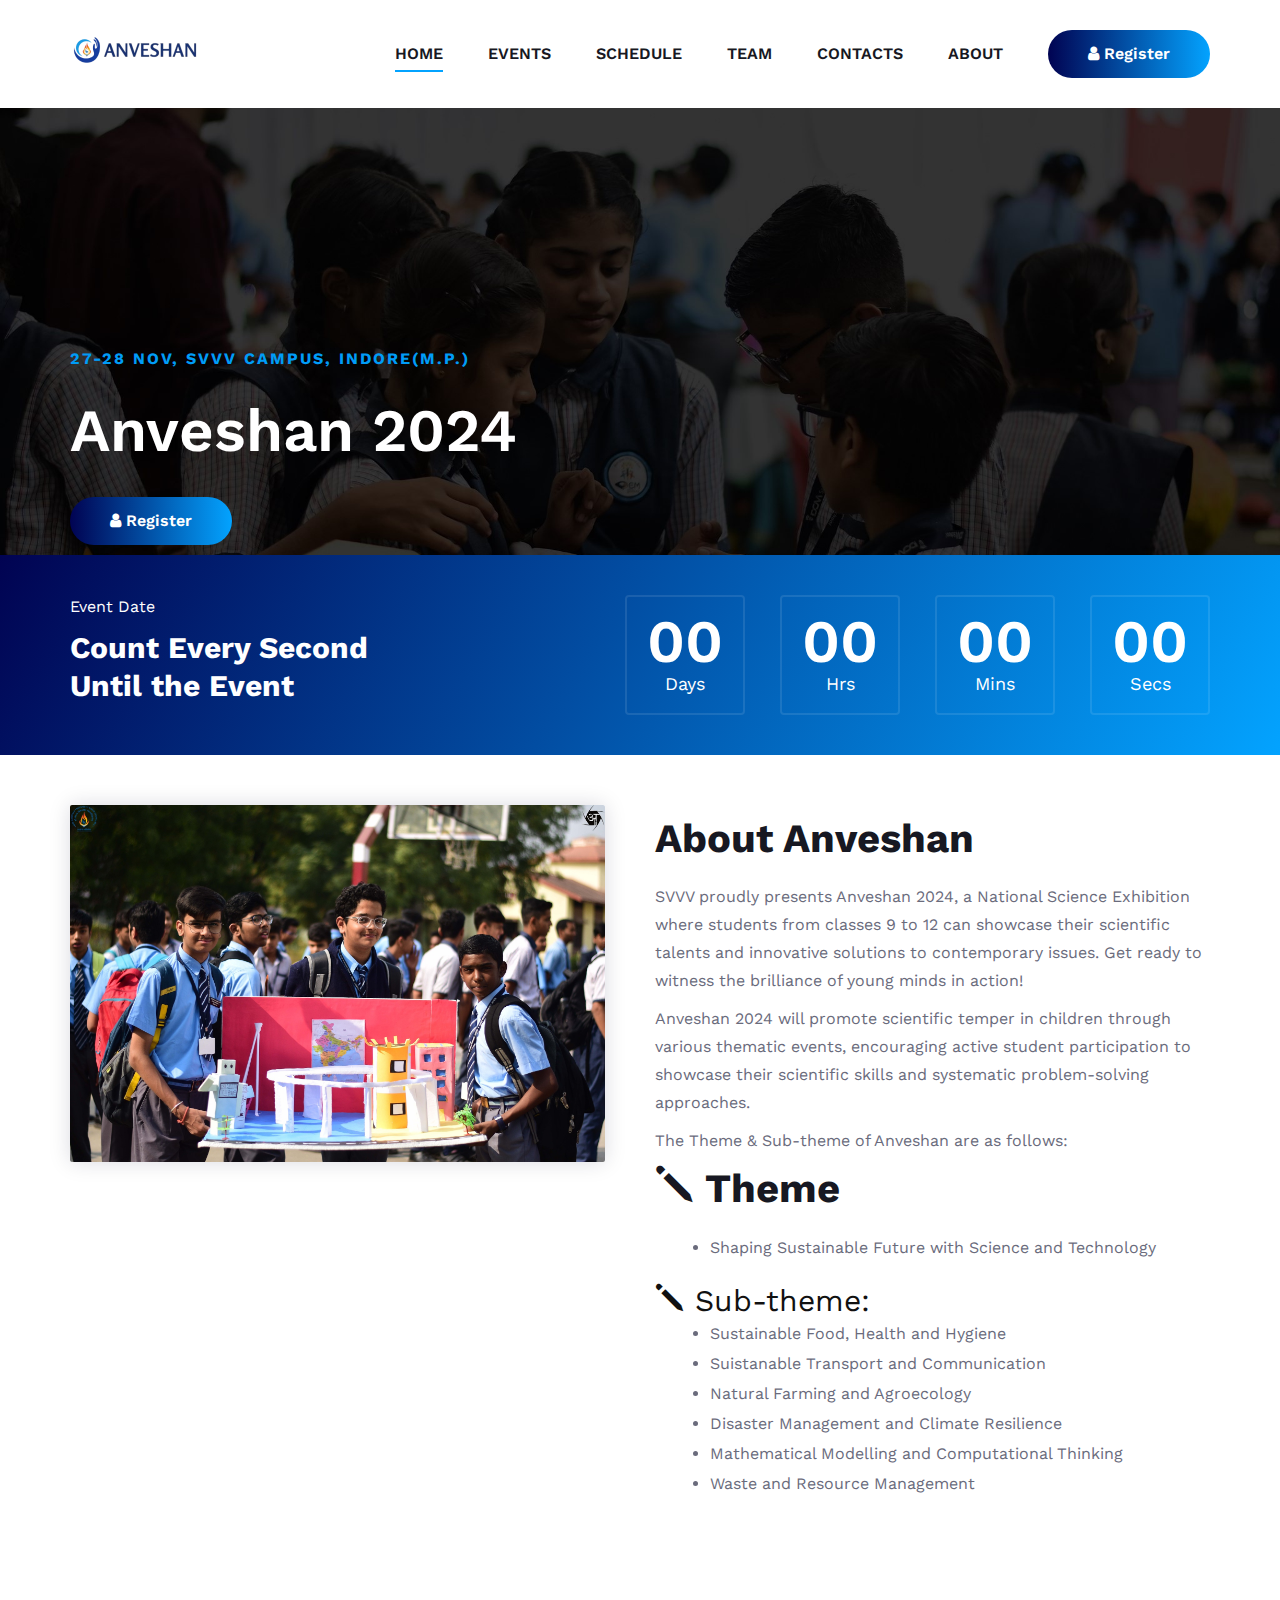
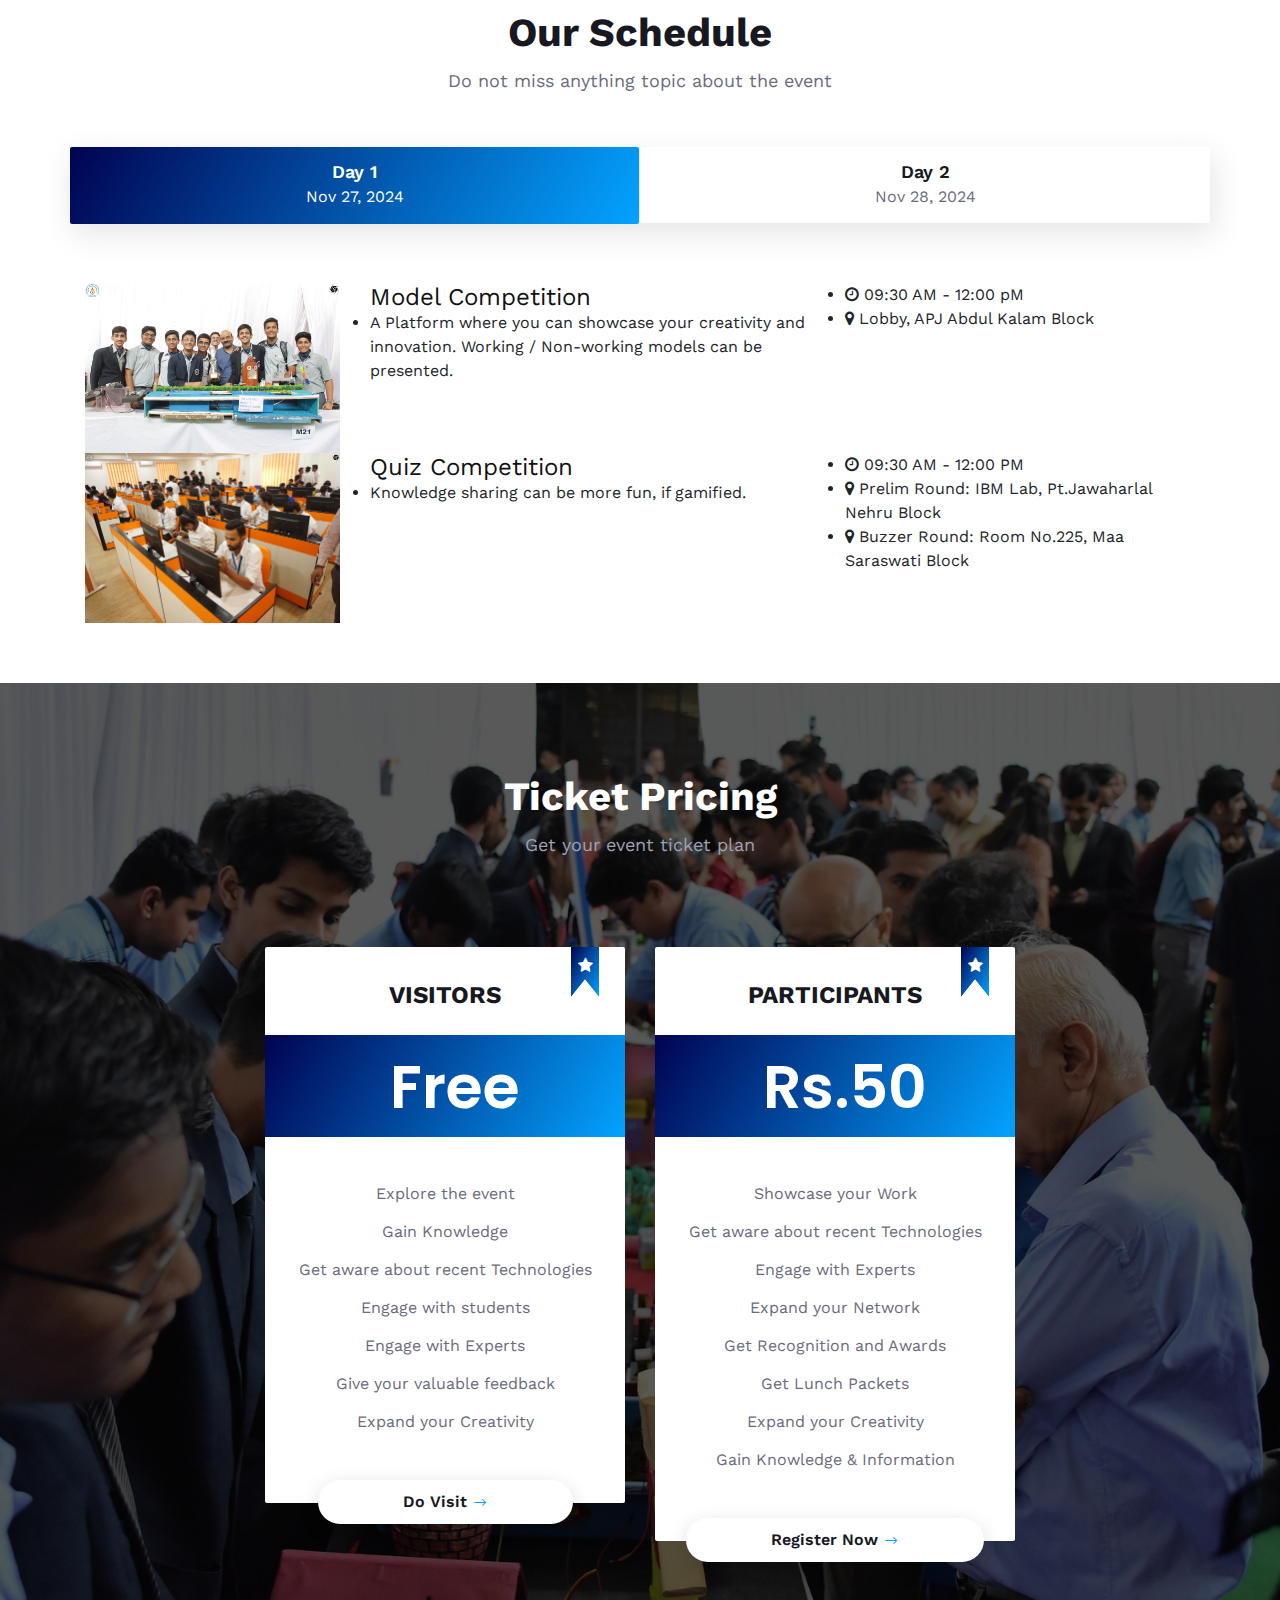
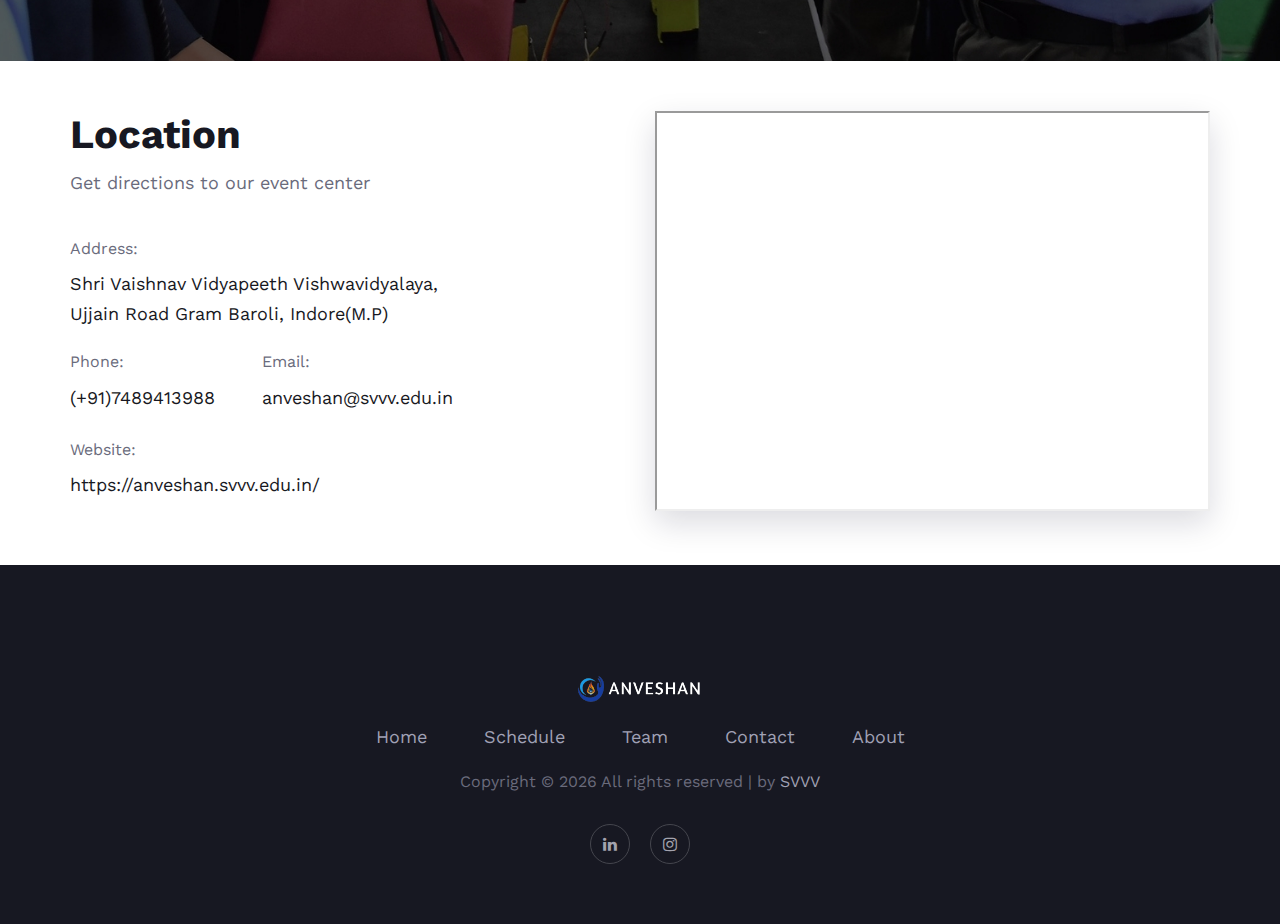
==== commit 5cdeb42b: "commit" ====
--- a/index.html
+++ b/index.html
@@ -209,8 +209,8 @@
                                         </div>
                                         <div class="col-lg-4">
                                             <ul class="sc-widget">
-                                                <li><i class="fa fa-clock-o"></i> 09:30 AM - 11:30 AM</li>
-                                                <li><i class="fa fa-map-marker"></i> Atrium, Maa Saraswati Block
+                                                <li><i class="fa fa-clock-o"></i> 09:30 AM - 12:00 pM</li>
+                                                <li><i class="fa fa-map-marker"></i> Lobby, APJ Abdul Kalam Block
                                                 </li>
                                             </ul>
                                         </div>
@@ -236,10 +236,10 @@
                                         </div>
                                         <div class="col-lg-4">
                                             <ul class="sc-widget">
-                                                <li><i class="fa fa-clock-o"></i> 09:30 AM - 11:30 AM</li>
+                                                <li><i class="fa fa-clock-o"></i> 09:30 AM - 12:00 PM</li>
                                                 <li><i class="fa fa-map-marker"></i> Prelim Round: IBM Lab, Pt.Jawaharlal Nehru Block
                                                 </li>
-                                                <li><i class="fa fa-map-marker"></i> Buzzer Round: Room No.228, Maa Saraswati Block
+                                                <li><i class="fa fa-map-marker"></i> Buzzer Round: Room No.225, Maa Saraswati Block
                                                 </li>
                                             </ul>
                                         </div>
@@ -295,7 +295,7 @@
                                         <div class="col-lg-4">
                                             <ul class="sc-widget">
                                                 <li><i class="fa fa-clock-o"></i> 09:30 AM - 11:30 AM</li>
-                                                <li><i class="fa fa-map-marker"></i> Lobby, APJ Abdul Kalam Block
+                                                <li><i class="fa fa-map-marker"></i> ATRIUM 1, Maa Saraswati Block
                                                 </li>
                                             </ul>
                                         </div>
--- a/css/style.css
+++ b/css/style.css
@@ -2079,6 +2079,58 @@
 	margin-bottom: 42px;
 }
 
+.sponsor-section {
+    padding: 60px 0;
+    background-color: #f1f1f1; /* Light gray background color */
+}
+
+.sponsor-section .section-title {
+    text-align: center;
+    margin-bottom: 40px;
+}
+
+.sponsor-section .section-title h2 {
+    font-size: 36px;
+    color: #333;
+    margin-bottom: 10px;
+}
+
+.sponsor-section .section-title p {
+    font-size: 18px;
+    color: #777;
+}
+
+.sponsor-logos {
+    display: flex;
+    justify-content: center;
+    flex-wrap: wrap;
+}
+
+.sponsor-logos ul {
+    list-style: none;
+    padding: 0;
+    margin: 0;
+    display: flex;
+    flex-wrap: wrap;
+    justify-content: center;
+}
+
+.sponsor-logos ul li {
+    margin: 10px 20px;
+    display: flex;
+    justify-content: center;
+    align-items: center;
+}
+
+.sponsor-logos ul li img {
+    max-width: 150px;
+    transition: transform 0.3s ease;
+}
+
+.sponsor-logos ul li img:hover {
+    transform: scale(1.1);
+}
+
 @media only screen and (min-width: 1200px) {
 	.container {
 		max-width: 1170px;
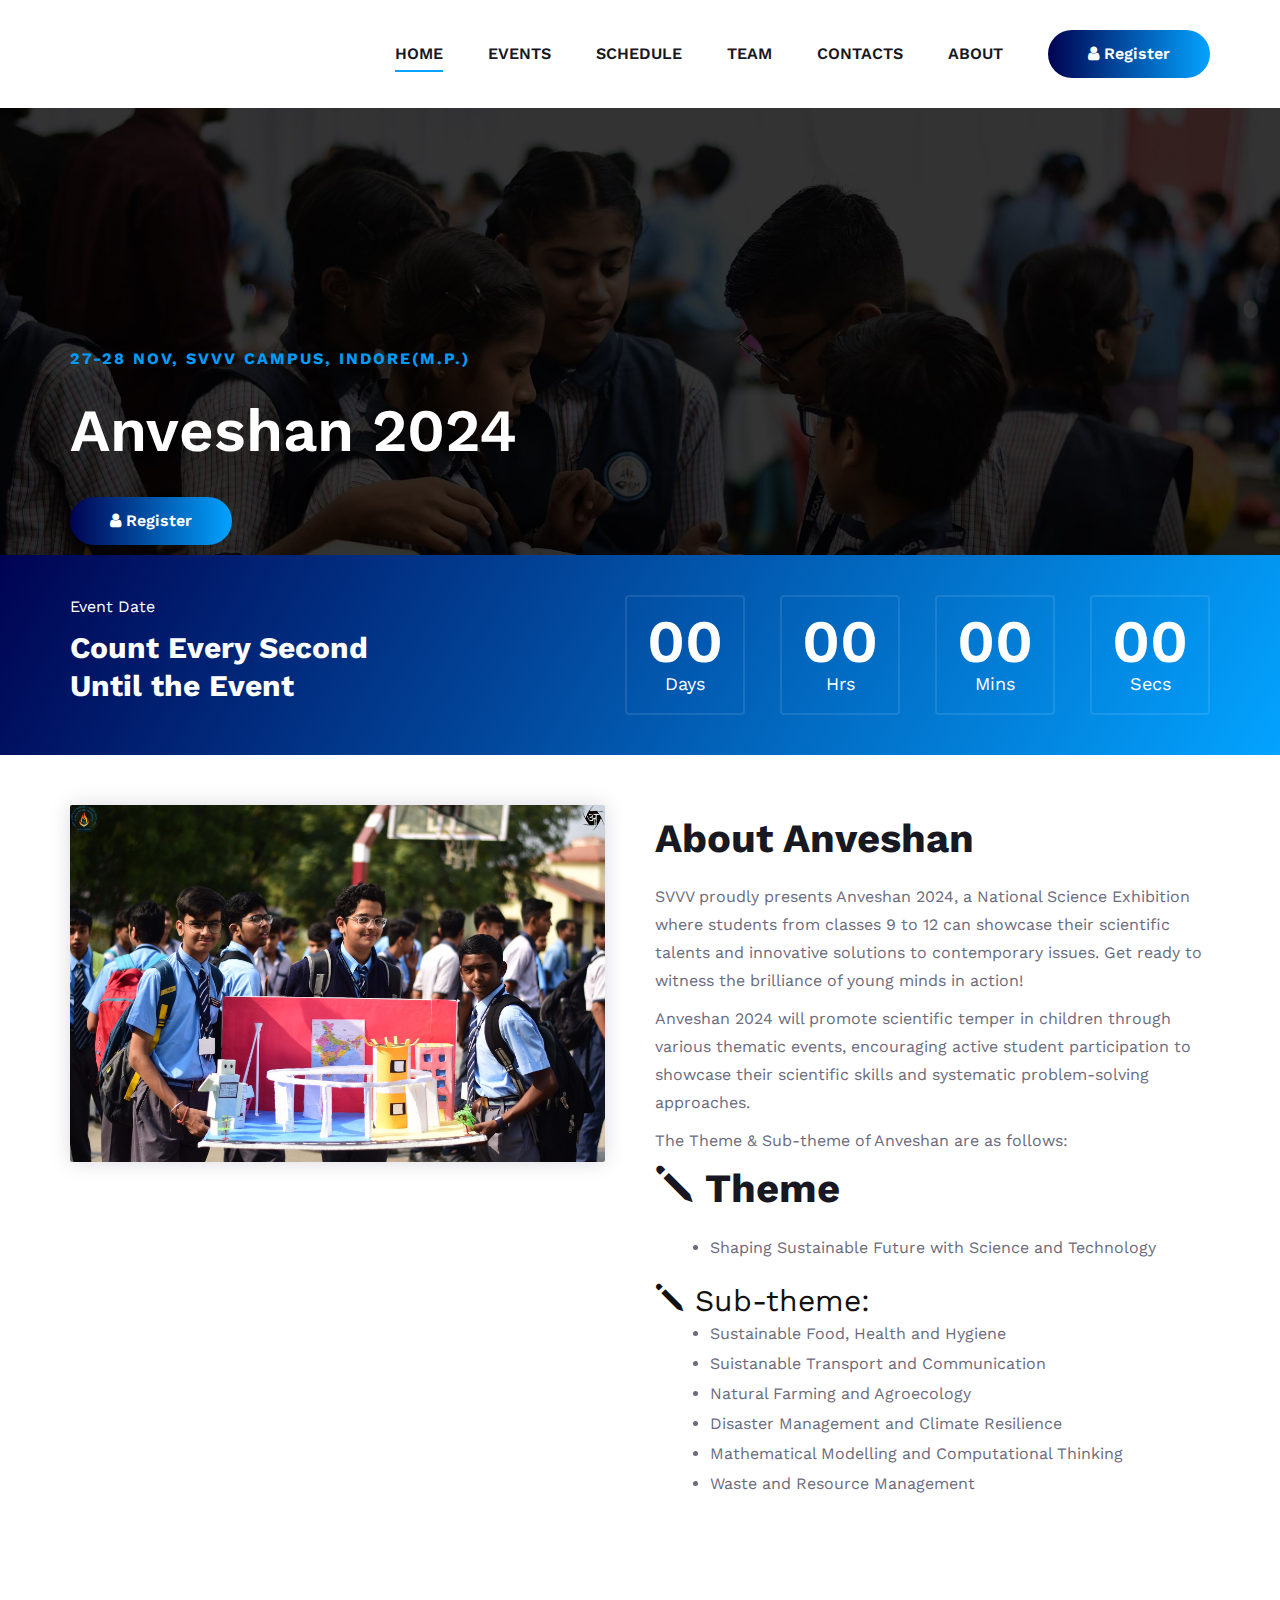
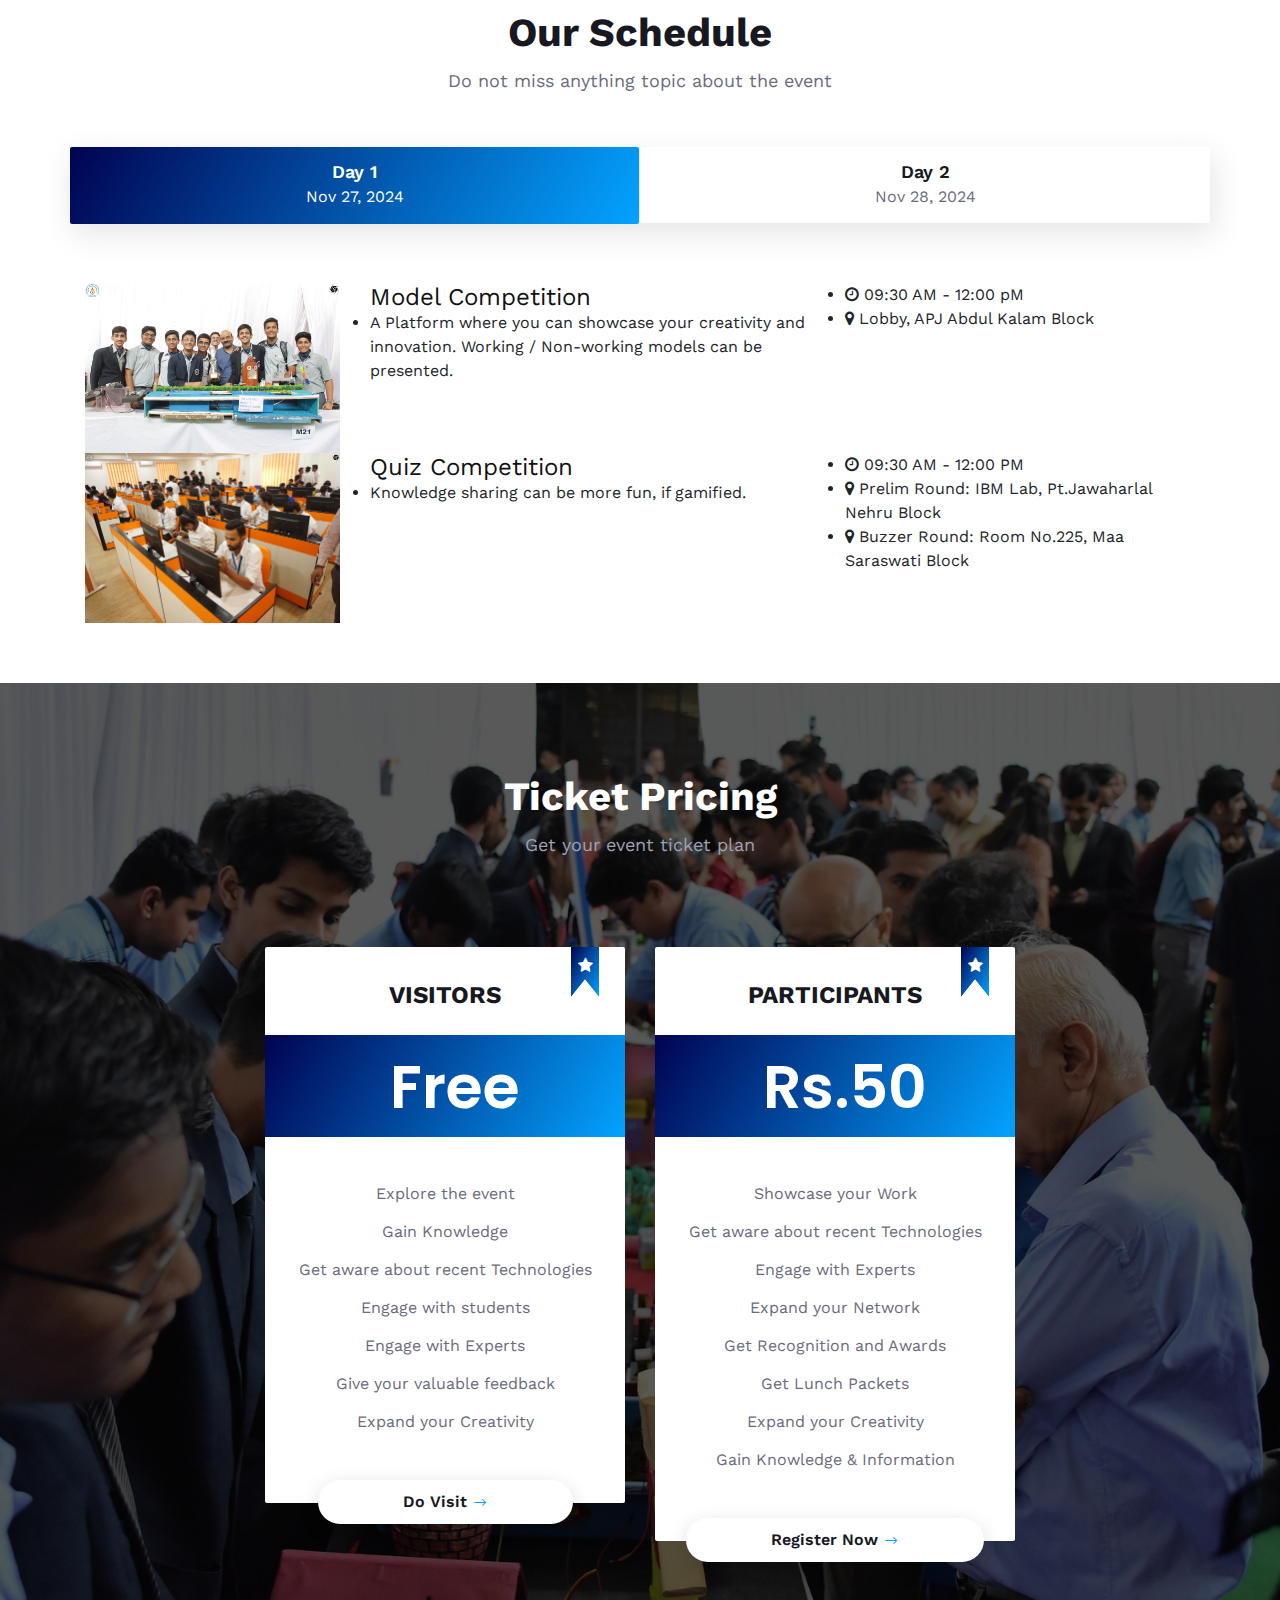
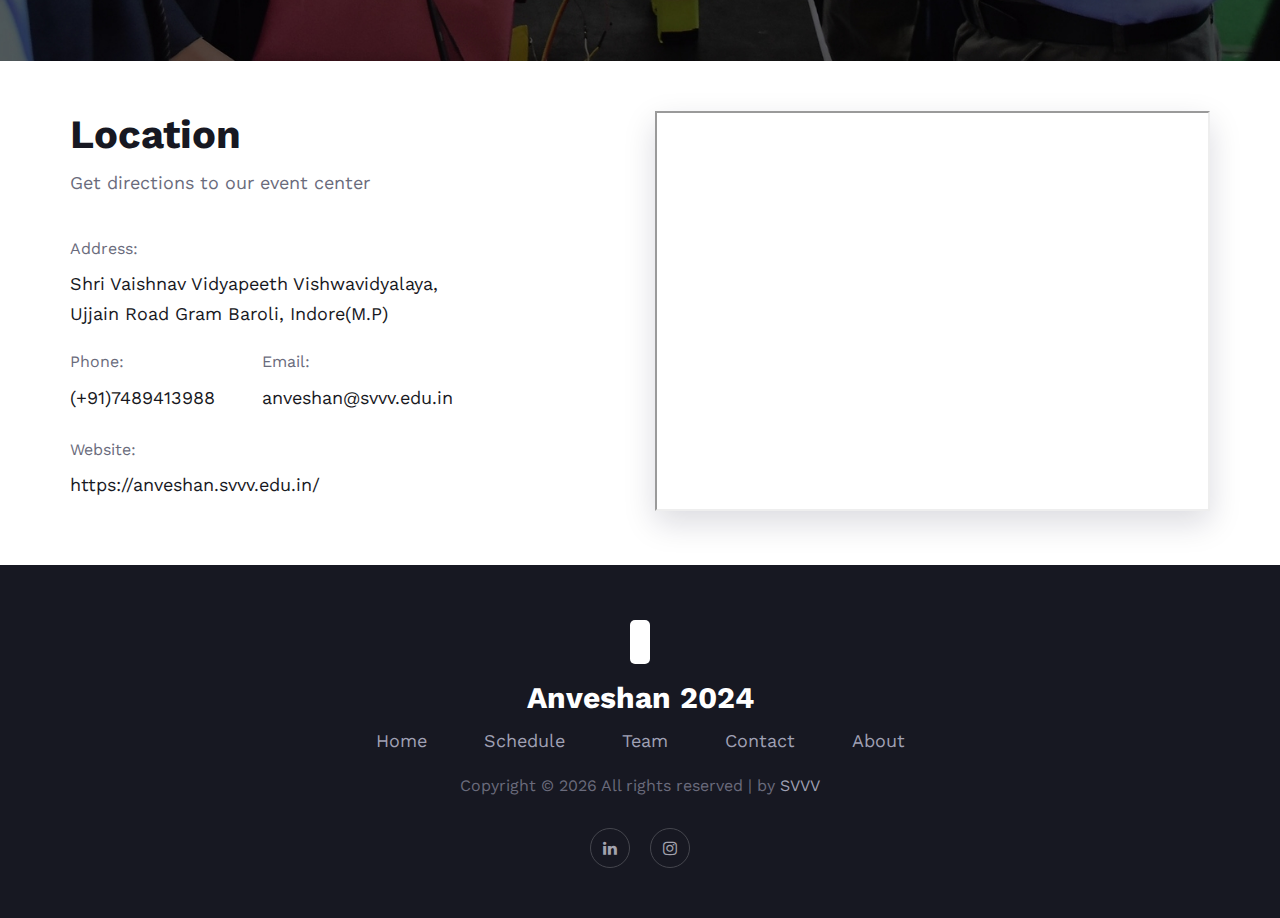
==== commit 56cc68e2: "commit" ====
--- a/index.html
+++ b/index.html
@@ -34,8 +34,8 @@
     <header class="header-section">
         <div class="container">
             <div class="logo">
-                <a href="./index.html" title="Home">
-                    <img src="img/logo.png" alt="">
+                <a href="./index.html" class="header-logo" title="Home">
+                    <img src="https://drive.google.com/thumbnail?id=1C5js91JE4GQ4wAp94jupB2qwdEVmvlBp" alt="">
                 </a>
             </div>
             <div class="nav-menu">
@@ -416,8 +416,9 @@
                 <div class="col-lg-12">
                     <div class="footer-text">
                         <div class="ft-logo">
-                            <a href="#" class="footer-logo" title="Footer Logo"><img src="img/footer-logo.png" alt=""></a>
-                        </div>
+                            <a href="#" class="footer-logo" title="Footer Logo"><img src="https://drive.google.com/thumbnail?id=1C5js91JE4GQ4wAp94jupB2qwdEVmvlBp" alt=""></a>
+                        </div>
+                        <p class="footer-anveshan">Anveshan 2024</p>
                         <ul>
                             <li><a href="index.html">Home</a></li>
                             <li><a href="./schedule.html">Schedule</a></li>
--- a/css/style.css
+++ b/css/style.css
@@ -222,6 +222,13 @@
 	display: flex;
 }
 
+.footer-anveshan {
+    font-weight: bold; /* Make the text bold */
+    font-size: 30px; /* Increase the font size */
+    margin-top: 10px; /* Optional: Add some margin for spacing */
+	color: white; /* Set the text color */
+}
+
 .header-section.header-normal {
 	border-bottom: 1px solid #e5e5e5;
 }
@@ -234,6 +241,11 @@
 
 .logo a {
 	display: inline-block;
+}
+
+.header-logo img {
+    width: 70px; /* Adjust the width as needed */
+    height: auto; /* Maintain aspect ratio */
 }
 
 .nav-menu {
@@ -1035,8 +1047,8 @@
 
 .footer-section {
 	background: #171822;
-	padding-top: 50px;
-	padding-bottom: 60px;
+	padding-top: 25px;
+	padding-bottom: 50px;
 }
 
 .partner-logo {
@@ -1057,7 +1069,7 @@
 
 .footer-text {
 	text-align: center;
-	padding-top: 60px;
+	padding-top: 30px;
 }
 
 .footer-text .ft-logo {
@@ -1128,6 +1140,19 @@
 
 .footer-text .ft-social a:last-child {
 	margin-right: 0;
+}
+
+.footer-logo {
+    background-color: white; /* Set background color to white */
+    padding: 10px; /* Add padding around the image */
+    display: inline-block; /* Ensure the padding is applied correctly */
+    border-radius: 5px; /* Optional: Add border radius for rounded corners */
+	margin-top: 0;
+}
+
+.footer-logo img {
+    width: 100px; /* Adjust the width as needed */
+    height: auto; /* Maintain aspect ratio */
 }
 
 .breadcrumb-section {
@@ -1585,6 +1610,14 @@
 	top: 20px;
 }
 
+.vc {
+    text-align: center;
+    margin: 5px 0;
+    font-size: 24px;
+    font-weight: bold;
+	color: #111111;
+}
+
 .blog-item.large-item {
 	height: 575px;
 }
@@ -1592,6 +1625,10 @@
 .blog-item.large-item .bi-tag {
 	left: 30px;
 	top: 30px;
+}
+
+.section-title .title-text h2 {
+    text-transform: uppercase;
 }
 
 .blog-item.large-item .bi-text {
